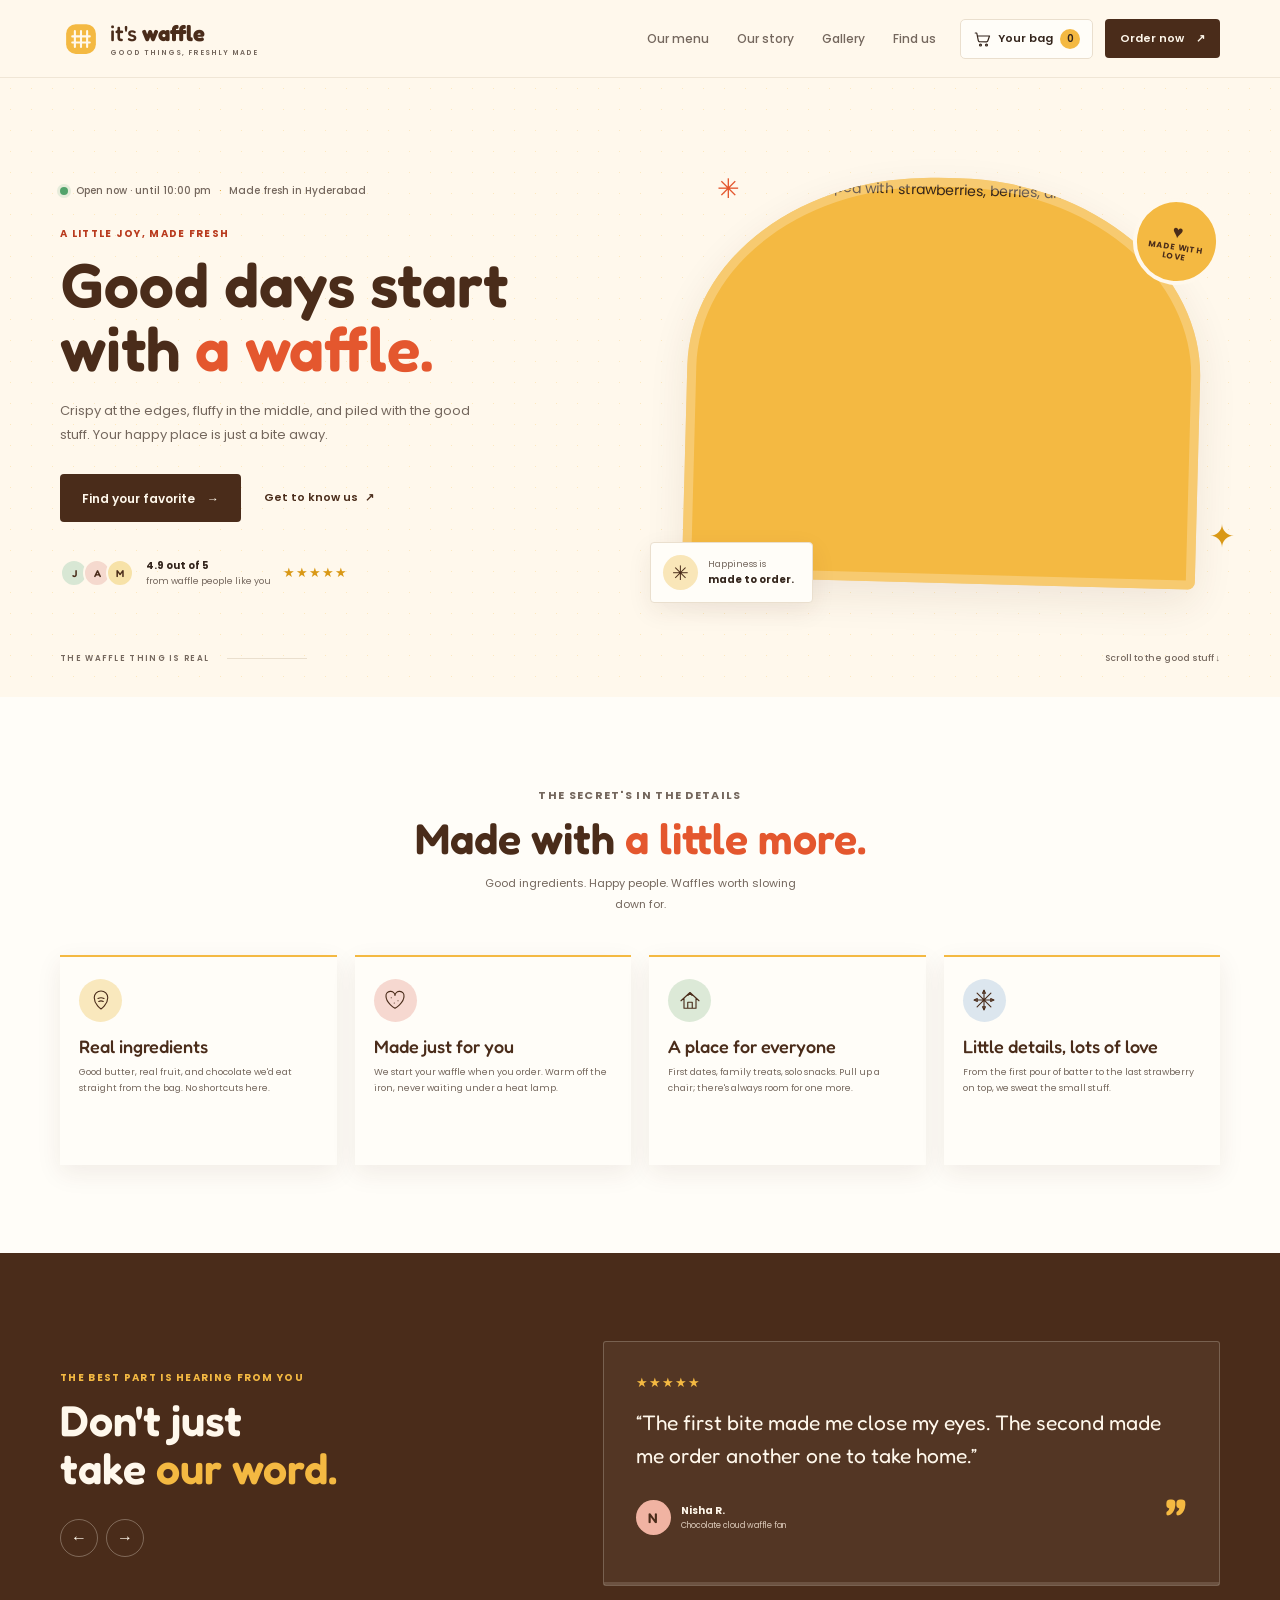
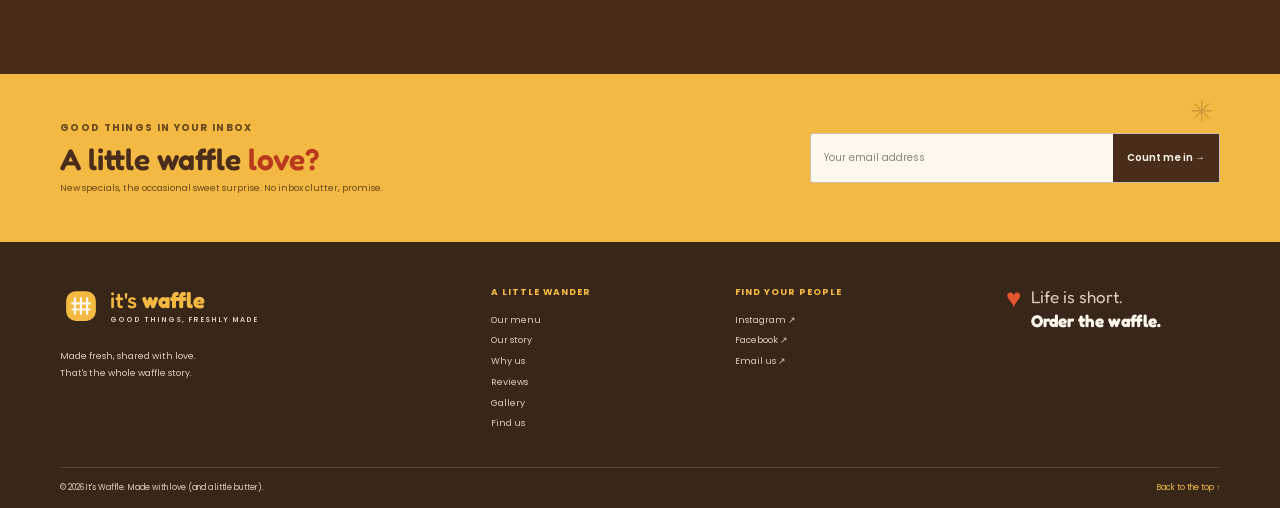
==== index.html @ 3ec936ba "Initial commit" ====
<!doctype html>
<html lang="en">
<head>
  <meta charset="utf-8">
  <meta name="viewport" content="width=device-width, initial-scale=1">
  <meta name="theme-color" content="#fff8ec">
  <meta name="description" content="Freshly made waffles, generous toppings, and little moments worth sharing. Find your new favorite at It's Waffle in Hyderabad.">
  <meta property="og:type" content="website">
  <meta property="og:title" content="It's Waffle | A little joy, made fresh">
  <meta property="og:description" content="Golden, crisp waffles made fresh in Hyderabad. Pick your favorite and order a little happiness.">
  <meta property="og:image" content="https://images.unsplash.com/photo-1562376552-0d160a2f238d?auto=format&fit=crop&w=1200&q=85">
  <meta property="og:locale" content="en_IN">
  <title>It's Waffle | Fresh waffles, happy days</title>
  <link rel="icon" type="image/svg+xml" href="data:image/svg+xml,%3Csvg xmlns='http://www.w3.org/2000/svg' viewBox='0 0 48 48'%3E%3Crect width='48' height='48' rx='14' fill='%23f4b942'/%3E%3Cpath d='M14 13h20a3 3 0 0 1 3 3v16a3 3 0 0 1-3 3H14a3 3 0 0 1-3-3V16a3 3 0 0 1 3-3Zm0 7h20M14 28h20M21 13v22m7-22v22' fill='none' stroke='%234a2c1a' stroke-width='2.5'/%3E%3C/svg%3E">
  <link rel="preconnect" href="https://fonts.googleapis.com">
  <link rel="preconnect" href="https://fonts.gstatic.com" crossorigin>
  <link href="https://fonts.googleapis.com/css2?family=Fredoka:wght@400;500;600;700&family=Poppins:wght@400;500;600;700&display=swap" rel="stylesheet">
  <link rel="stylesheet" href="style.css">
  <script src="script.js" defer></script>
</head>
<body>
  <a class="skip-link" href="#main">Skip to content</a>
  <header class="site-header" id="top">
    <div class="header-inner wrap">
      <a class="brand" href="index.html#home" aria-label="It's Waffle home">
        <svg class="brand-mark" viewBox="0 0 48 48" aria-hidden="true"><rect x="7" y="7" width="34" height="34" rx="11" fill="currentColor"/><path d="M17 15v18m7-18v18m7-18v18M14 21h20m-20 7h20" fill="none" stroke="#fff8ec" stroke-linecap="round" stroke-width="2.4"/></svg>
        <span>it's <b>waffle</b><small>GOOD THINGS, FRESHLY MADE</small></span>
      </a>
      <button class="icon-button menu-toggle" id="menu-toggle" type="button" aria-label="Open navigation menu" aria-expanded="false" aria-controls="primary-nav"><span></span><span></span><span></span></button>
      <nav class="primary-nav" id="primary-nav" aria-label="Main navigation">
        <a href="menu.html#menu">Our menu</a><a href="about.html#story">Our story</a><a href="gallery.html#gallery">Gallery</a><a href="contact.html#contact">Find us</a>
      </nav>
      <div class="header-actions">
        <button class="cart-trigger" id="cart-trigger" type="button" aria-label="Open cart, 0 items"><svg viewBox="0 0 24 24" aria-hidden="true"><path d="M3 4h2l2.1 10.1a2 2 0 0 0 2 1.6h8.8a2 2 0 0 0 1.9-1.4L22 8H6"/><circle cx="10" cy="20" r="1.3"/><circle cx="18" cy="20" r="1.3"/></svg><span class="cart-trigger-label">Your bag</span><span class="cart-count" id="cart-count">0</span></button>
        <a class="button button-small button-primary nav-order" href="menu.html#menu">Order now <span aria-hidden="true">↗</span></a>
      </div>
    </div>
  </header>

  <main id="main">
    <section class="hero section-pad" id="home" aria-labelledby="hero-title">
      <div class="hero-inner wrap">
        <div class="hero-copy reveal">
          <div class="hero-kicker"><span class="status-dot" aria-hidden="true"></span><span id="open-status" role="status">Checking today's hours…</span><span class="kicker-divider">·</span><span>Made fresh in <span data-shop-city>Hyderabad</span></span></div>
          <p class="eyebrow">A little joy, made fresh</p>
          <h1 id="hero-title">Good days start<br>with <span>a waffle.</span></h1>
          <p class="hero-intro">Crispy at the edges, fluffy in the middle, and piled with the good stuff. Your happy place is just a bite away.</p>
          <div class="hero-actions"><a class="button button-primary" href="menu.html#menu">Find your favorite <span aria-hidden="true">→</span></a><a class="text-link" href="about.html#story">Get to know us <span aria-hidden="true">↗</span></a></div>
          <div class="hero-note"><div class="avatar-stack" aria-hidden="true"><span>J</span><span>A</span><span>M</span></div><p><strong>4.9 out of 5</strong><br><span>from waffle people like you</span></p><span class="rating-stars" aria-label="5 out of 5 stars">★★★★★</span></div>
        </div>
        <div class="hero-visual reveal" data-reveal-delay="120">
          <div class="hero-photo-frame"><img src="https://images.unsplash.com/photo-1562376552-0d160a2f238d?auto=format&fit=crop&w=1100&q=85" alt="Golden waffle topped with strawberries, berries, and a dusting of sugar" fetchpriority="high"></div>
          <div class="hero-sticker" aria-label="Made with love"><span>♥</span><small>MADE WITH<br>LOVE</small></div>
          <div class="hero-caption"><span class="caption-icon" aria-hidden="true">✳</span><span>Happiness is<br><b>made to order.</b></span></div>
          <span class="hero-sparkle sparkle-one" aria-hidden="true">✳</span><span class="hero-sparkle sparkle-two" aria-hidden="true">✦</span>
        </div>
      </div>
      <div class="hero-bottom wrap"><span>THE WAFFLE THING IS REAL</span><span class="hero-bottom-line"></span><a href="menu.html#menu">Scroll to the good stuff <span aria-hidden="true">↓</span></a></div>
    </section>

    <section class="why-section section-pad" id="why" aria-labelledby="why-title">
      <div class="wrap">
        <div class="section-heading centered-heading reveal"><p class="eyebrow">The secret's in the details</p><h2 id="why-title">Made with <span>a little more.</span></h2><p>Good ingredients. Happy people. Waffles worth slowing down for.</p></div>
        <div class="features-grid">
          <article class="feature-card reveal"><span class="feature-icon feature-icon-yellow"><svg viewBox="0 0 32 32" aria-hidden="true"><path d="M16 4c-5 0-9 4-9 9 0 9 9 15 9 15s9-6 9-15c0-5-4-9-9-9Z"/><path d="M12 14c2-1 6-1 8 0m-7 4c2-1 4-1 6 0"/></svg></span><h3>Real ingredients</h3><p>Good butter, real fruit, and chocolate we'd eat straight from the bag. No shortcuts here.</p></article>
          <article class="feature-card reveal" data-reveal-delay="80"><span class="feature-icon feature-icon-pink"><svg viewBox="0 0 32 32" aria-hidden="true"><path d="M16 27S4 20 4 11a6 6 0 0 1 12-1 6 6 0 0 1 12 1c0 9-12 16-12 16Z"/><path d="M11 13h.01M20 17h.01M15 20h.01"/></svg></span><h3>Made just for you</h3><p>We start your waffle when you order. Warm off the iron, never waiting under a heat lamp.</p></article>
          <article class="feature-card reveal" data-reveal-delay="160"><span class="feature-icon feature-icon-green"><svg viewBox="0 0 32 32" aria-hidden="true"><path d="M4 17 16 6l12 11M8 14v13h16V14M13 27v-8h6v8"/><path d="m13 10 3-3 3 3"/></svg></span><h3>A place for everyone</h3><p>First dates, family treats, solo snacks. Pull up a chair; there's always room for one more.</p></article>
          <article class="feature-card reveal" data-reveal-delay="240"><span class="feature-icon feature-icon-blue"><svg viewBox="0 0 32 32" aria-hidden="true"><path d="M16 3v26M3 16h26M6.8 6.8l18.4 18.4m0-18.4L6.8 25.2"/><path d="m16 3 2 4h-4l2-4Zm13 13-4 2v-4l4 2ZM16 29l-2-4h4l-2 4ZM3 16l4-2v4l-4-2Z"/></svg></span><h3>Little details, lots of love</h3><p>From the first pour of batter to the last strawberry on top, we sweat the small stuff.</p></article>
        </div>
      </div>
    </section>

    <section class="reviews-section section-pad" id="reviews" aria-labelledby="reviews-title">
      <div class="reviews-inner wrap">
        <div class="reviews-heading reveal"><p class="eyebrow">The best part is hearing from you</p><h2 id="reviews-title">Don't just<br>take <span>our word.</span></h2><div class="review-controls"><button class="round-button" id="review-prev" type="button" aria-label="Previous review"><span aria-hidden="true">←</span></button><button class="round-button" id="review-next" type="button" aria-label="Next review"><span aria-hidden="true">→</span></button><span class="sr-only" id="review-announcement" aria-live="polite"></span></div></div>
        <div class="review-stage reveal" data-reveal-delay="120" aria-roledescription="carousel" aria-label="Customer reviews">
          <article class="review-slide is-active" aria-hidden="false"><div class="review-stars" aria-label="5 out of 5 stars">★★★★★</div><blockquote>“The first bite made me close my eyes. The second made me order another one to take home.”</blockquote><div class="review-byline"><span class="review-avatar avatar-coral">N</span><span><strong>Nisha R.</strong><small>Chocolate cloud waffle fan</small></span><span class="review-quote-mark" aria-hidden="true">”</span></div></article>
          <article class="review-slide" aria-hidden="true"><div class="review-stars" aria-label="5 out of 5 stars">★★★★★</div><blockquote>“Lovely people, warm waffles, and the best little afternoon treat. My kids already call this our place.”</blockquote><div class="review-byline"><span class="review-avatar avatar-green">K</span><span><strong>Karthik M.</strong><small>Sunday strawberry regular</small></span><span class="review-quote-mark" aria-hidden="true">”</span></div></article>
          <article class="review-slide" aria-hidden="true"><div class="review-stars" aria-label="5 out of 5 stars">★★★★★</div><blockquote>“I came in for a coffee. I left with a waffle, a happy mood, and a new favorite spot.”</blockquote><div class="review-byline"><span class="review-avatar avatar-yellow">P</span><span><strong>Priya S.</strong><small>Maple butter loyalist</small></span><span class="review-quote-mark" aria-hidden="true">”</span></div></article>
          <div class="review-progress" aria-hidden="true"><span id="review-progress"></span></div>
        </div>
      </div>
    </section>

    <section class="newsletter-section" aria-labelledby="newsletter-title"><div class="newsletter-inner wrap reveal"><div><p class="eyebrow">Good things in your inbox</p><h2 id="newsletter-title">A little waffle <span>love?</span></h2><p>New specials, the occasional sweet surprise. No inbox clutter, promise.</p></div><form class="newsletter-form" id="newsletter-form" novalidate><label class="sr-only" for="newsletter-email">Your email address</label><input id="newsletter-email" type="email" autocomplete="email" placeholder="Your email address" required aria-describedby="newsletter-feedback"><button type="submit" aria-label="Subscribe to the newsletter">Count me in <span aria-hidden="true">→</span></button><small id="newsletter-feedback" role="status" aria-live="polite"></small></form><span class="newsletter-doodle" aria-hidden="true">✳</span></div></section>
  </main>

  <footer class="site-footer"><div class="footer-main wrap"><div class="footer-brand"><a class="brand" href="index.html#home" aria-label="It's Waffle home"><svg class="brand-mark" viewBox="0 0 48 48" aria-hidden="true"><rect x="7" y="7" width="34" height="34" rx="11" fill="currentColor"/><path d="M17 15v18m7-18v18m7-18v18M14 21h20m-20 7h20" fill="none" stroke="#fff8ec" stroke-linecap="round" stroke-width="2.4"/></svg><span>it's <b>waffle</b><small>GOOD THINGS, FRESHLY MADE</small></span></a><p>Made fresh, shared with love.<br>That's the whole waffle story.</p></div><div class="footer-links"><span class="footer-label">A little wander</span><a href="menu.html#menu">Our menu</a><a href="about.html#story">Our story</a><a href="#why">Why us</a><a href="#reviews">Reviews</a><a href="gallery.html#gallery">Gallery</a><a href="contact.html#contact">Find us</a></div><div class="footer-links"><span class="footer-label">Find your people</span><a href="https://www.instagram.com/" target="_blank" rel="noreferrer">Instagram ↗</a><a href="https://www.facebook.com/" target="_blank" rel="noreferrer">Facebook ↗</a><a href="mailto:hello@itswaffle.example">Email us ↗</a></div><div class="footer-signoff"><span class="footer-heart" aria-hidden="true">♥</span><p>Life is short.<br><strong>Order the waffle.</strong></p></div></div><div class="footer-bottom wrap"><span>© <span id="current-year">2026</span> It's Waffle. Made with love (and a little butter).</span><a href="index.html#top">Back to the top ↑</a></div></footer>

  <div class="drawer-shell" id="drawer-shell" hidden>
    <button class="drawer-backdrop" id="drawer-backdrop" type="button" aria-label="Close cart"></button>
    <aside class="cart-drawer" id="cart-drawer" role="dialog" aria-modal="true" aria-labelledby="cart-title" tabindex="-1"><div class="cart-drawer-header"><div><p class="eyebrow">The good stuff</p><h2 id="cart-title">Your bag <span aria-hidden="true">♥</span></h2></div><button class="round-button cart-close" id="cart-close" type="button" aria-label="Close cart">×</button></div><div class="cart-items" id="cart-items" aria-live="polite"></div><div class="cart-empty" id="cart-empty"><span aria-hidden="true">♡</span><h3>Room for something lovely.</h3><p>Your next favorite is waiting in the menu.</p><button class="text-link cart-browse" id="cart-browse" type="button">Browse the menu <span aria-hidden="true">→</span></button></div><div class="cart-summary" id="cart-summary"><div class="cart-subtotal"><span>Subtotal</span><strong id="cart-subtotal">₹0</strong></div><p>Made fresh after you order. Tax included.</p><button class="button button-primary checkout-button" id="checkout-button" type="button">Let's make it official <span aria-hidden="true">→</span></button><small class="checkout-note">Checkout is a demo. Give us a call to place your order.</small></div></aside>
  </div>

  <dialog class="lightbox" id="lightbox" aria-label="Photo viewer"><form method="dialog"><button class="round-button lightbox-close" aria-label="Close photo viewer">×</button></form><button class="round-button lightbox-arrow lightbox-prev" id="lightbox-prev" type="button" aria-label="Previous photo">←</button><figure><img id="lightbox-image" src="" alt=""><figcaption id="lightbox-caption"></figcaption></figure><button class="round-button lightbox-arrow lightbox-next" id="lightbox-next" type="button" aria-label="Next photo">→</button></dialog>
  <button class="back-to-top" id="back-to-top" type="button" aria-label="Back to top"><svg viewBox="0 0 24 24" aria-hidden="true"><path d="m6 14 6-6 6 6M12 8v12"/></svg></button>
</body>
</html>
---- style.css ----
:root {
  color-scheme: light;
  --gold: #f4b942;
  --gold-deep: #d99816;
  --chocolate: #4a2c1a;
  --chocolate-soft: #74533c;
  --cream: #fff8ec;
  --paper: #fffdf8;
  --strawberry: #e4572e;
  --strawberry-dark: #b93b1e;
  --mint: #d8e7d4;
  --ink: #34251c;
  --muted: #74675d;
  --line: #eadfce;
  --surface: #fffdf8;
  --surface-warm: #f8efdf;
  --shadow-soft: 0 14px 40px rgb(74 44 26 / 9%);
  --shadow-card: 0 8px 24px rgb(74 44 26 / 8%);
  --font-display: 'Fredoka', 'Trebuchet MS', sans-serif;
  --font-body: 'Poppins', 'Trebuchet MS', sans-serif;
  --header-height: 78px;
  font-family: var(--font-body);
  color: var(--ink);
  background: var(--cream);
  scroll-behavior: smooth;
  scroll-padding-top: calc(var(--header-height) + 20px);
}

:root[data-theme='dark'] {
  color-scheme: dark;
  --cream: #211d19;
  --paper: #2b2520;
  --chocolate: #f4b942;
  --chocolate-soft: #e6c9a0;
  --ink: #fff3de;
  --muted: #c1b3a2;
  --line: #514437;
  --surface: #2b2520;
  --surface-warm: #352d26;
  --shadow-soft: 0 14px 40px rgb(0 0 0 / 24%);
  --shadow-card: 0 8px 24px rgb(0 0 0 / 20%);
}

*, *::before, *::after { box-sizing: border-box; }
html { min-width: 320px; }
body { margin: 0; min-width: 320px; background: var(--cream); color: var(--ink); font-size: 14px; line-height: 1.75; transition: background-color .25s, color .25s; }
body.drawer-open { overflow: hidden; }
img { display: block; max-width: 100%; }
button, input, textarea { font: inherit; }
button, a { -webkit-tap-highlight-color: transparent; }
button { color: inherit; }
a { color: inherit; text-decoration: none; }
button:focus-visible, a:focus-visible, input:focus-visible, textarea:focus-visible { outline: 3px solid var(--strawberry); outline-offset: 3px; }
::selection { background: var(--gold); color: #34251c; }
.sr-only { position: absolute; width: 1px; height: 1px; padding: 0; margin: -1px; overflow: hidden; clip: rect(0, 0, 0, 0); white-space: nowrap; border: 0; }
.skip-link { position: fixed; z-index: 1000; top: 8px; left: 8px; padding: 10px 16px; transform: translateY(-150%); border-radius: 5px; background: var(--chocolate); color: var(--cream); }
.skip-link:focus { transform: translateY(0); }
.wrap { width: min(1160px, calc(100% - 40px)); margin-inline: auto; }
.section-pad { padding-block: 88px; }

.site-header { position: sticky; z-index: 30; top: 0; height: var(--header-height); background: color-mix(in srgb, var(--cream) 94%, transparent); border-bottom: 1px solid color-mix(in srgb, var(--line) 72%, transparent); backdrop-filter: blur(14px); }
.header-inner, .primary-nav, .header-actions { display: flex; align-items: center; }
.header-inner { height: 100%; justify-content: space-between; gap: 24px; }
.brand { display: inline-flex; align-items: center; flex: 0 0 auto; gap: 8px; color: var(--chocolate); font: 500 22px/1 var(--font-display); letter-spacing: 0; }
.brand-mark { width: 42px; height: 42px; color: var(--gold); }
.brand b { font-weight: 700; }
.brand small { display: block; margin-top: 5px; color: var(--muted); font: 600 7px/1 var(--font-body); letter-spacing: 1px; }
.primary-nav { gap: 28px; margin-left: auto; }
.primary-nav a { position: relative; color: var(--muted); font-size: 12px; font-weight: 500; transition: color .2s; }
.primary-nav a::after { position: absolute; right: 0; bottom: -7px; left: 0; height: 2px; background: var(--strawberry); content: ''; transform: scaleX(0); transform-origin: left; transition: transform .2s; }
.primary-nav a:hover, .primary-nav a.is-current { color: var(--ink); }
.primary-nav a.is-current::after, .primary-nav a:hover::after { transform: scaleX(1); }
.header-actions { gap: 12px; }
.icon-button, .round-button { display: inline-grid; place-items: center; border: 1px solid var(--line); border-radius: 50%; background: var(--surface); cursor: pointer; transition: border-color .2s, background .2s, transform .2s; }
.icon-button:hover, .round-button:hover { border-color: var(--gold-deep); transform: translateY(-2px); }
.theme-toggle { width: 38px; height: 38px; }
.theme-toggle svg { width: 19px; height: 19px; fill: none; stroke: var(--chocolate); stroke-linecap: round; stroke-linejoin: round; stroke-width: 1.7; }
:root[data-theme='dark'] .icon-sun { fill: var(--gold); stroke: var(--gold); }
.cart-trigger { display: inline-flex; align-items: center; gap: 7px; min-height: 40px; padding: 0 12px; border: 1px solid var(--line); border-radius: 5px; background: var(--surface); cursor: pointer; font-size: 11px; font-weight: 600; transition: border-color .2s, transform .2s; }
.cart-trigger:hover { border-color: var(--gold-deep); transform: translateY(-1px); }
.cart-trigger svg { width: 18px; height: 18px; fill: none; stroke: currentColor; stroke-linecap: round; stroke-linejoin: round; stroke-width: 1.6; }
.cart-count { display: grid; min-width: 20px; height: 20px; place-items: center; border-radius: 50%; background: var(--gold); color: #34251c; font-size: 10px; }
.button { display: inline-flex; align-items: center; justify-content: center; gap: 12px; min-height: 48px; padding: 0 22px; border: 0; border-radius: 4px; cursor: pointer; font-size: 12px; font-weight: 600; transition: background .2s, color .2s, transform .2s, box-shadow .2s; }
.button:hover { transform: translateY(-2px); box-shadow: 0 8px 18px rgb(74 44 26 / 12%); }
.button-primary { background: var(--chocolate); color: #fff8ec; }
.button-primary:hover { background: var(--strawberry-dark); }
.button-small { min-height: 39px; padding-inline: 15px; font-size: 11px; }
.menu-toggle { display: none; }

.hero { position: relative; overflow: hidden; padding-top: 65px; padding-bottom: 20px; background-color: var(--cream); background-image: radial-gradient(color-mix(in srgb, var(--gold) 26%, transparent) .7px, transparent .7px); background-size: 21px 21px; }
.hero-inner { display: grid; grid-template-columns: 1fr .94fr; align-items: center; gap: 60px; min-height: 480px; }
.hero-copy { position: relative; z-index: 1; padding-block: 24px; }
.hero-kicker { display: inline-flex; align-items: center; gap: 8px; margin-bottom: 26px; color: var(--muted); font-size: 10px; font-weight: 500; }
.status-dot { display: inline-block; width: 8px; height: 8px; flex: 0 0 auto; border-radius: 50%; background: #52a36b; box-shadow: 0 0 0 3px rgb(82 163 107 / 14%); }
.status-dot.is-closed { background: var(--strawberry); box-shadow: 0 0 0 3px rgb(228 87 46 / 14%); }
.kicker-divider { color: var(--gold-deep); }
.eyebrow { margin: 0 0 10px; color: var(--strawberry-dark); font-size: 10px; font-weight: 700; letter-spacing: 1.3px; text-transform: uppercase; }
:root[data-theme='dark'] .eyebrow { color: #ff9a70; }
h1, h2, h3, p { margin-top: 0; }
h1, h2, .contact-form h3 { color: var(--chocolate); font-family: var(--font-display); font-weight: 600; letter-spacing: 0; }
.hero h1 { max-width: 580px; margin-bottom: 17px; font-size: 62px; line-height: 1.04; }
.hero h1 span, .section-heading h2 span, .story-copy h2 span, .reviews-heading h2 span { color: var(--strawberry); }
.hero-intro { max-width: 440px; margin-bottom: 26px; color: var(--muted); font-size: 13px; line-height: 1.9; }
.hero-actions { display: flex; align-items: center; gap: 23px; }
.text-link { display: inline-flex; align-items: center; gap: 7px; color: var(--chocolate); font-size: 11px; font-weight: 600; transition: color .2s, gap .2s; }
.text-link:hover { gap: 11px; color: var(--strawberry-dark); }
.hero-note { display: flex; align-items: center; gap: 12px; margin-top: 36px; }
.avatar-stack { display: flex; padding-left: 5px; }
.avatar-stack span { display: grid; width: 28px; height: 28px; margin-left: -5px; place-items: center; border: 2px solid var(--cream); border-radius: 50%; background: var(--mint); color: var(--chocolate); font: 600 10px var(--font-display); }
.avatar-stack span:nth-child(2) { background: #f5d9ce; }
.avatar-stack span:nth-child(3) { background: #f7e2a8; }
.hero-note p { margin: 0; color: var(--muted); font-size: 9px; line-height: 1.6; }
.hero-note p strong { color: var(--ink); font-size: 10px; }
.rating-stars, .review-stars { color: var(--gold-deep); font-size: 13px; letter-spacing: 1px; }
.hero-visual { position: relative; min-width: 0; padding: 15px 20px 20px 0; }
.hero-photo-frame { position: relative; width: 100%; height: 405px; overflow: hidden; border-radius: 48% 48% 7px 7px; background: var(--gold); box-shadow: var(--shadow-soft); transform: rotate(1.5deg); }
.hero-photo-frame::after { position: absolute; inset: 0; border: 9px solid rgb(255 248 236 / 27%); border-radius: inherit; content: ''; pointer-events: none; }
.hero-photo-frame img { width: 100%; height: 100%; object-fit: cover; object-position: center 52%; }
.hero-sticker { position: absolute; top: 35px; right: 0; display: grid; width: 87px; height: 87px; align-content: center; justify-items: center; border: 4px solid var(--cream); border-radius: 50%; background: var(--gold); color: var(--chocolate); text-align: center; transform: rotate(9deg); }
.hero-sticker span { font-size: 18px; line-height: 1.2; }
.hero-sticker small { font-size: 8px; font-weight: 700; line-height: 1.2; letter-spacing: .4px; }
.hero-caption { position: absolute; bottom: 0; left: -37px; display: flex; align-items: center; gap: 10px; padding: 12px 18px 12px 12px; border: 1px solid var(--line); border-radius: 4px; background: var(--surface); box-shadow: var(--shadow-card); color: var(--muted); font-size: 9px; line-height: 1.5; }
.hero-caption b { color: var(--ink); font-size: 10px; }
.caption-icon { display: grid; width: 35px; height: 35px; place-items: center; border-radius: 50%; background: #f9e6b8; color: var(--chocolate); font-size: 20px; }
.hero-sparkle { position: absolute; color: var(--strawberry); }
.sparkle-one { top: 2px; left: 30px; font-size: 27px; }
.sparkle-two { right: -15px; bottom: 40px; color: var(--gold-deep); font-size: 31px; }
.hero-bottom { display: flex; align-items: center; gap: 18px; padding-block: 28px 10px; color: var(--muted); font-size: 8px; font-weight: 600; letter-spacing: 1.3px; }
.hero-bottom-line { width: 80px; height: 1px; background: var(--line); }
.hero-bottom a { margin-left: auto; font-size: 9px; font-weight: 500; letter-spacing: 0; }

.menu-section { background: var(--paper); }
.section-heading { display: flex; align-items: end; justify-content: space-between; gap: 30px; }
.section-heading h1, .section-heading h2, .story-copy h1, .story-copy h2, .reviews-heading h1, .reviews-heading h2 { margin-bottom: 0; font-size: 43px; line-height: 1.12; }
.section-heading > p { max-width: 340px; margin-bottom: 4px; color: var(--muted); font-size: 11px; line-height: 1.9; }
.menu-tools { display: flex; align-items: center; justify-content: space-between; gap: 18px; margin-top: 35px; padding-bottom: 16px; border-bottom: 1px solid var(--line); }
.category-tabs { display: flex; flex-wrap: wrap; gap: 7px; }
.category-tab { min-height: 34px; padding: 0 13px; border: 1px solid var(--line); border-radius: 3px; background: transparent; color: var(--muted); cursor: pointer; font-size: 9px; font-weight: 500; transition: background .2s, color .2s, border-color .2s; }
.category-tab:hover { border-color: var(--gold-deep); color: var(--ink); }
.category-tab.is-active { border-color: var(--chocolate); background: var(--chocolate); color: #fff8ec; }
.search-field { display: flex; width: 220px; min-width: 180px; align-items: center; gap: 8px; padding: 0 9px; border: 1px solid var(--line); border-radius: 3px; background: var(--surface); }
.search-field svg { width: 16px; height: 16px; flex: 0 0 auto; fill: none; stroke: var(--muted); stroke-linecap: round; stroke-width: 1.8; }
.search-field input { width: 100%; min-width: 0; height: 36px; border: 0; outline: 0; background: transparent; color: var(--ink); font-size: 9px; }
.search-field kbd { padding: 1px 4px; border: 1px solid var(--line); border-radius: 2px; color: var(--muted); font: 9px var(--font-body); }
.menu-result-count { min-height: 18px; margin: 14px 0 10px; color: var(--muted); font-size: 9px; }
.menu-grid { display: grid; grid-template-columns: repeat(4, minmax(0, 1fr)); gap: 18px; }
.menu-card { overflow: hidden; border: 1px solid var(--line); border-radius: 4px; background: var(--surface); transition: box-shadow .25s, transform .25s; }
.menu-card:hover { box-shadow: var(--shadow-card); transform: translateY(-4px); }
.menu-card-image { position: relative; height: 175px; overflow: hidden; background: var(--surface-warm); }
.menu-card-image img { width: 100%; height: 100%; object-fit: cover; transition: transform .5s; }
.menu-card:hover .menu-card-image img { transform: scale(1.04); }
.menu-card-tag { position: absolute; top: 10px; left: 10px; padding: 4px 8px; border-radius: 2px; background: var(--cream); color: var(--chocolate); font-size: 8px; font-weight: 600; }
.menu-card-body { padding: 13px 13px 14px; }
.menu-card-title-row { display: flex; align-items: start; justify-content: space-between; gap: 8px; }
.menu-card h3 { margin: 0; color: var(--chocolate); font: 500 17px/1.2 var(--font-display); }
.menu-card-price { flex: 0 0 auto; color: var(--strawberry-dark); font-size: 11px; font-weight: 700; }
.menu-card-description { min-height: 40px; margin: 7px 0 11px; color: var(--muted); font-size: 9px; line-height: 1.7; }
.menu-card-add { display: flex; width: 100%; min-height: 34px; align-items: center; justify-content: center; gap: 7px; border: 1px solid var(--line); border-radius: 3px; background: transparent; color: var(--chocolate); cursor: pointer; font-size: 9px; font-weight: 600; transition: color .2s, background .2s, border-color .2s; }
.menu-card-add:hover { border-color: var(--chocolate); background: var(--chocolate); color: #fff8ec; }
.menu-card-add span { font-size: 14px; line-height: 1; }
.menu-empty { grid-column: 1 / -1; padding: 50px 20px; color: var(--muted); text-align: center; }
.menu-empty strong { display: block; margin-bottom: 5px; color: var(--chocolate); font: 500 20px var(--font-display); }
.menu-footnote { margin: 24px 0 0; color: var(--muted); font-size: 9px; text-align: center; }

.story-section { overflow: hidden; background-color: var(--surface-warm); background-image: radial-gradient(color-mix(in srgb, var(--gold) 20%, transparent) .7px, transparent .7px); background-size: 19px 19px; }
.story-inner { display: grid; grid-template-columns: .92fr 1fr; align-items: center; gap: 95px; }
.story-visual { position: relative; padding: 0 24px 20px 0; }
.story-visual > img { width: 100%; height: 405px; border-radius: 4px; object-fit: cover; box-shadow: var(--shadow-soft); }
.story-photo-tag { position: absolute; right: 0; bottom: 0; display: grid; width: 118px; height: 118px; align-content: center; justify-items: center; border: 6px solid var(--surface-warm); border-radius: 50%; background: var(--gold); color: var(--chocolate); transform: rotate(7deg); }
.story-photo-tag span { font-size: 8px; line-height: 1.5; }
.story-photo-tag strong { font: 600 28px/1.2 var(--font-display); }
.story-doodle { position: absolute; top: 18px; right: 4px; color: var(--strawberry); font-size: 33px; }
.story-copy h2 { margin-bottom: 18px; }
.story-copy > p:not(.eyebrow) { max-width: 480px; margin-bottom: 13px; color: var(--muted); font-size: 11px; line-height: 1.95; }
.story-link { margin-top: 7px; }
.stats-row { display: grid; grid-template-columns: repeat(3, 1fr); gap: 10px; margin-top: 29px; padding-top: 19px; border-top: 1px solid var(--line); }
.stat strong { display: block; color: var(--chocolate); font: 600 27px/1.2 var(--font-display); }
.stat strong::after { content: '+'; color: var(--strawberry); }
.stat span { color: var(--muted); font-size: 8px; }

.why-section { background: var(--paper); }
.centered-heading { flex-direction: column; align-items: center; gap: 0; text-align: center; }
.centered-heading .eyebrow { margin-bottom: 8px; }
.centered-heading > p:last-child { margin-top: 11px; margin-bottom: 0; }
.features-grid { display: grid; grid-template-columns: repeat(4, 1fr); gap: 18px; margin-top: 40px; }
.feature-card { min-height: 210px; padding: 22px 19px 20px; border-top: 2px solid var(--gold); background: var(--surface); box-shadow: var(--shadow-card); transition: transform .2s, box-shadow .2s; }
.feature-card:hover { box-shadow: var(--shadow-soft); transform: translateY(-4px); }
.feature-icon { display: grid; width: 43px; height: 43px; place-items: center; margin-bottom: 14px; border-radius: 50%; }
.feature-icon svg { width: 24px; height: 24px; fill: none; stroke: var(--chocolate); stroke-linecap: round; stroke-linejoin: round; stroke-width: 1.5; }
.feature-icon-yellow { background: #f9e8bd; }
.feature-icon-pink { background: #f6d8d0; }
.feature-icon-green { background: #dce9d7; }
.feature-icon-blue { background: #dce6ee; }
.feature-card h2, .feature-card h3 { margin-bottom: 7px; color: var(--chocolate); font: 500 18px/1.2 var(--font-display); }
.feature-card p { margin: 0; color: var(--muted); font-size: 9px; line-height: 1.8; }

.reviews-section { overflow: hidden; background: var(--chocolate); color: #fff8ec; }
.reviews-inner { display: grid; grid-template-columns: .75fr 1fr; align-items: center; gap: 80px; }
.reviews-heading .eyebrow { color: var(--gold); }
.reviews-heading h2 { color: #fff8ec; }
.reviews-heading h2 span { color: var(--gold); }
.review-controls { display: flex; gap: 8px; margin-top: 27px; }
.round-button { width: 38px; height: 38px; border-color: var(--line); font-size: 16px; }
.reviews-section .round-button { border-color: rgb(255 248 236 / 30%); background: transparent; color: #fff8ec; }
.reviews-section .round-button:hover { border-color: var(--gold); color: var(--gold); }
.review-stage { position: relative; min-height: 245px; padding: 30px 32px 34px; border: 1px solid rgb(255 248 236 / 22%); border-radius: 3px; background: rgb(255 248 236 / 5%); }
.review-slide { display: none; animation: review-in .35s ease both; }
.review-slide.is-active { display: block; }
@keyframes review-in { from { opacity: 0; transform: translateY(7px); } to { opacity: 1; transform: translateY(0); } }
.review-stars { color: var(--gold); }
.review-slide blockquote { max-width: 550px; margin: 13px 0 23px; color: #fff8ec; font: 400 21px/1.55 var(--font-display); }
.review-byline { display: flex; align-items: center; gap: 10px; }
.review-avatar { display: grid; width: 35px; height: 35px; place-items: center; border-radius: 50%; color: var(--chocolate); font: 600 14px var(--font-display); }
.avatar-coral { background: #f0b3a2; }
.avatar-green { background: #c6d9b9; }
.avatar-yellow { background: #f4d98c; }
.review-byline strong, .review-byline small { display: block; }
.review-byline strong { font-size: 10px; }
.review-byline small { color: #ddcbbb; font-size: 8px; }
.review-quote-mark { margin-left: auto; color: var(--gold); font: 600 55px/.8 var(--font-display); }
.review-progress { position: absolute; right: 0; bottom: 0; left: 0; height: 3px; background: rgb(255 248 236 / 15%); }
.review-progress span { display: block; width: 0; height: 100%; background: var(--gold); }
.review-progress span.is-running { animation: progress 6s linear; }
@keyframes progress { to { width: 100%; } }

.gallery-section { background: var(--cream); }
.gallery-heading { margin-bottom: 30px; }
.gallery-heading .text-link { margin-bottom: 6px; }
.gallery-grid { display: grid; grid-template-columns: 1.15fr .9fr .9fr 1.15fr; grid-template-rows: 185px 185px; gap: 12px; }
.gallery-item { position: relative; overflow: hidden; padding: 0; border: 0; border-radius: 3px; background: var(--surface-warm); cursor: zoom-in; }
.gallery-item img { width: 100%; height: 100%; object-fit: cover; transition: transform .4s; }
.gallery-item:hover img { transform: scale(1.06); }
.gallery-item-tall { grid-row: span 2; }
.gallery-item-wide { grid-column: span 2; }
.gallery-hover { position: absolute; right: 10px; bottom: 10px; display: grid; width: 31px; height: 31px; place-items: center; border-radius: 50%; background: var(--cream); color: var(--chocolate); opacity: 0; transform: translateY(4px); transition: opacity .2s, transform .2s; }
.gallery-item:hover .gallery-hover, .gallery-item:focus-visible .gallery-hover { opacity: 1; transform: translateY(0); }
.lightbox { position: fixed; width: min(900px, calc(100% - 32px)); max-width: 900px; max-height: calc(100% - 32px); padding: 42px 60px 25px; overflow: visible; border: 1px solid var(--line); border-radius: 4px; background: var(--surface); color: var(--ink); }
.lightbox::backdrop { background: rgb(24 17 12 / 84%); backdrop-filter: blur(3px); }
.lightbox form { position: absolute; top: 9px; right: 9px; }
.lightbox-close { width: 34px; height: 34px; font-size: 20px; }
.lightbox figure { margin: 0; }
.lightbox figure img { width: 100%; max-height: 72vh; object-fit: contain; }
.lightbox figcaption { padding-top: 12px; color: var(--muted); font-size: 10px; text-align: center; }
.lightbox-arrow { position: absolute; top: 50%; z-index: 1; width: 38px; height: 38px; background: var(--surface); transform: translateY(-50%); }
.lightbox-arrow:hover { transform: translateY(-50%) scale(1.05); }
.lightbox-prev { left: 10px; }
.lightbox-next { right: 10px; }

.contact-section { background: var(--surface-warm); }
.contact-heading { margin-bottom: 34px; }
.contact-layout { display: grid; grid-template-columns: 1fr .85fr; align-items: start; gap: 65px; }
.contact-details { display: grid; grid-template-columns: 1fr; gap: 20px; }
.contact-block { display: flex; flex-direction: column; align-items: flex-start; gap: 5px; }
.contact-label, .footer-label { margin-bottom: 3px; color: var(--strawberry-dark); font-size: 9px; font-weight: 700; letter-spacing: 1px; text-transform: uppercase; }
.contact-block address, .contact-block p, .contact-block > a:not(.text-link) { margin: 0; color: var(--chocolate); font-size: 11px; font-style: normal; line-height: 1.9; }
.contact-block > a:not(.text-link):hover { color: var(--strawberry-dark); }
.contact-block .text-link { margin-top: 5px; }
.contact-two-col { display: grid; grid-template-columns: 1fr 1fr; gap: 20px; padding-block: 17px; border-top: 1px solid var(--line); border-bottom: 1px solid var(--line); }
.live-hours { display: inline-flex; align-items: center; gap: 8px; margin-top: 5px; color: var(--muted); font-size: 9px; }
.map-frame { position: relative; height: 195px; overflow: hidden; border: 1px solid var(--line); border-radius: 3px; background: #e9e2d6; }
.map-frame iframe { width: 100%; height: 100%; border: 0; filter: saturate(.75); }
.map-label { position: absolute; bottom: 9px; left: 9px; padding: 6px 10px; border-radius: 2px; background: var(--surface); box-shadow: var(--shadow-card); color: var(--chocolate); font-size: 9px; font-weight: 600; pointer-events: none; }
.map-label span { margin-right: 3px; color: var(--strawberry); font-size: 13px; }
.contact-form { padding: 27px; border: 1px solid var(--line); border-radius: 3px; background: var(--surface); box-shadow: var(--shadow-card); }
.contact-form .eyebrow { margin-bottom: 5px; }
.contact-form h2, .contact-form h3 { margin-bottom: 5px; font-size: 27px; line-height: 1.2; }
.form-intro { margin-bottom: 20px; color: var(--muted); font-size: 9px; line-height: 1.8; }
.form-field { margin-bottom: 12px; }
.form-field label { display: block; margin-bottom: 5px; color: var(--chocolate); font-size: 9px; font-weight: 600; }
.form-field input, .form-field textarea { display: block; width: 100%; padding: 10px 11px; border: 1px solid var(--line); border-radius: 2px; background: var(--cream); color: var(--ink); font-size: 10px; resize: vertical; }
.form-field input { height: 40px; }
.form-field input::placeholder, .form-field textarea::placeholder, .newsletter-form input::placeholder { color: var(--muted); opacity: .8; }
.form-field [aria-invalid='true'] { border-color: var(--strawberry); }
.field-error { display: block; min-height: 0; color: var(--strawberry-dark); font-size: 8px; }
.field-error:not(:empty) { min-height: 14px; padding-top: 2px; }
.form-submit { width: 100%; margin-top: 3px; }
.form-feedback { min-height: 0; margin: 0; color: #287044; font-size: 9px; }
.form-feedback:not(:empty) { margin-top: 10px; }
:root[data-theme='dark'] .form-feedback { color: #9dd5a9; }

.newsletter-section { overflow: hidden; background: var(--gold); color: var(--chocolate); }
.newsletter-inner { position: relative; display: flex; align-items: center; justify-content: space-between; gap: 40px; padding-block: 45px; }
.newsletter-inner .eyebrow { margin-bottom: 5px; color: #68481b; }
.newsletter-inner h2 { margin-bottom: 4px; color: var(--chocolate); font: 600 30px/1.2 var(--font-display); }
.newsletter-inner h2 span { color: var(--strawberry-dark); }
.newsletter-inner > div > p:last-child { margin: 0; color: #68481b; font-size: 9px; }
.newsletter-form { position: relative; display: flex; width: min(410px, 48%); flex: 0 0 auto; border: 1px solid rgb(74 44 26 / 28%); border-radius: 3px; background: var(--cream); }
.newsletter-form input { width: 100%; min-width: 0; height: 48px; padding-inline: 13px; border: 0; outline: 0; background: transparent; color: var(--ink); font-size: 10px; }
.newsletter-form button { flex: 0 0 auto; padding-inline: 14px; border: 0; background: var(--chocolate); color: #fff8ec; cursor: pointer; font-size: 10px; font-weight: 600; }
.newsletter-form button:hover { background: var(--strawberry-dark); }
.newsletter-form small { position: absolute; top: calc(100% + 4px); left: 3px; color: var(--chocolate); font-size: 8px; }
.newsletter-doodle { position: absolute; top: 13px; right: 7px; color: rgb(74 44 26 / 22%); font-size: 28px; }

.site-footer { background: #382719; color: #fff8ec; }
.footer-main { display: grid; grid-template-columns: 1.5fr .8fr .9fr .8fr; gap: 30px; padding-block: 43px 35px; }
.footer-brand .brand { color: var(--gold); }
.footer-brand .brand small { color: #dfcdb8; }
.footer-brand > p { margin: 14px 0 0; color: #dfcdb8; font-size: 9px; line-height: 1.8; }
.footer-links { display: flex; flex-direction: column; align-items: flex-start; gap: 5px; }
.footer-label { margin-bottom: 7px; color: var(--gold); }
.footer-links a { color: #dfcdb8; font-size: 9px; transition: color .2s; }
.footer-links a:hover { color: var(--gold); }
.footer-signoff { display: flex; align-items: flex-start; gap: 10px; }
.footer-heart { color: var(--strawberry); font-size: 26px; line-height: 1; }
.footer-signoff p { color: #dfcdb8; font: 400 17px/1.4 var(--font-display); }
.footer-signoff strong { color: #fff8ec; }
.footer-bottom { display: flex; justify-content: space-between; gap: 15px; padding-block: 13px; border-top: 1px solid rgb(255 248 236 / 15%); color: #dfcdb8; font-size: 8px; }
.footer-bottom a { color: var(--gold); }

.drawer-shell[hidden] { display: none; }
.drawer-shell { position: fixed; z-index: 100; inset: 0; }
.drawer-backdrop { position: absolute; inset: 0; width: 100%; height: 100%; border: 0; background: rgb(31 22 15 / 55%); cursor: default; animation: fade-in .2s ease both; }
.cart-drawer { position: absolute; top: 0; right: 0; display: flex; width: min(440px, 100%); height: 100%; flex-direction: column; padding: 26px; background: var(--surface); box-shadow: -12px 0 35px rgb(0 0 0 / 13%); animation: drawer-in .28s ease both; }
@keyframes fade-in { from { opacity: 0; } to { opacity: 1; } }
@keyframes drawer-in { from { transform: translateX(30px); opacity: .6; } to { transform: translateX(0); opacity: 1; } }
.cart-drawer-header { display: flex; align-items: center; justify-content: space-between; padding-bottom: 17px; border-bottom: 1px solid var(--line); }
.cart-drawer-header .eyebrow { margin-bottom: 0; }
.cart-drawer-header h2 { margin: 0; font-size: 29px; }
.cart-drawer-header h2 span { color: var(--strawberry); font-size: 17px; }
.cart-close { width: 36px; height: 36px; font-size: 21px; }
.cart-items { flex: 1; overflow-y: auto; }
.cart-line { display: grid; grid-template-columns: 67px 1fr auto; align-items: center; gap: 12px; padding-block: 14px; border-bottom: 1px solid var(--line); }
.cart-line img { width: 67px; height: 67px; border-radius: 3px; object-fit: cover; }
.cart-line h3 { margin: 0 0 3px; color: var(--chocolate); font: 500 16px/1.2 var(--font-display); }
.cart-line-price { color: var(--muted); font-size: 9px; }
.quantity-controls { display: inline-flex; align-items: center; gap: 9px; margin-top: 6px; }
.quantity-controls button { display: grid; width: 23px; height: 23px; place-items: center; border: 1px solid var(--line); border-radius: 2px; background: transparent; color: var(--chocolate); cursor: pointer; font-size: 13px; line-height: 1; }
.quantity-controls button:hover { background: var(--gold); }
.quantity-controls span { min-width: 12px; color: var(--ink); font-size: 10px; text-align: center; }
.cart-line-end { display: flex; flex-direction: column; align-items: flex-end; gap: 9px; }
.cart-line-total { color: var(--chocolate); font-size: 10px; font-weight: 600; white-space: nowrap; }
.cart-remove { padding: 2px; border: 0; background: none; color: var(--muted); cursor: pointer; font-size: 8px; text-decoration: underline; }
.cart-remove:hover { color: var(--strawberry-dark); }
.cart-empty { display: none; flex: 1; flex-direction: column; align-items: center; justify-content: center; text-align: center; }
.cart-empty.is-visible { display: flex; }
.cart-empty > span { color: var(--strawberry); font-size: 45px; }
.cart-empty h3 { margin: 8px 0 3px; color: var(--chocolate); font: 500 22px var(--font-display); }
.cart-empty p { color: var(--muted); font-size: 10px; }
.cart-browse { padding: 0; border: 0; background: transparent; cursor: pointer; }
.cart-summary { padding-top: 16px; border-top: 1px solid var(--line); }
.cart-summary.is-empty { display: none; }
.cart-subtotal { display: flex; justify-content: space-between; color: var(--ink); font-size: 12px; }
.cart-summary > p { margin: 4px 0 14px; color: var(--muted); font-size: 8px; }
.checkout-button { width: 100%; }
.checkout-note { display: block; margin-top: 8px; color: var(--muted); font-size: 8px; text-align: center; }

.back-to-top { position: fixed; z-index: 25; right: 22px; bottom: 22px; display: grid; width: 42px; height: 42px; place-items: center; border: 0; border-radius: 50%; background: var(--chocolate); color: #fff8ec; box-shadow: var(--shadow-card); cursor: pointer; opacity: 0; pointer-events: none; transform: translateY(10px); transition: opacity .2s, transform .2s; }
.back-to-top.is-visible { opacity: 1; pointer-events: auto; transform: translateY(0); }
.back-to-top svg { width: 19px; height: 19px; fill: none; stroke: currentColor; stroke-linecap: round; stroke-linejoin: round; stroke-width: 1.8; }
.reveal { opacity: 0; transform: translateY(18px); transition: opacity .65s ease, transform .65s cubic-bezier(.2, .7, .25, 1); }
.reveal.is-revealed { opacity: 1; transform: translateY(0); }
.reveal[data-reveal-delay='80'] { transition-delay: 80ms; }
.reveal[data-reveal-delay='100'] { transition-delay: 100ms; }
.reveal[data-reveal-delay='120'] { transition-delay: 120ms; }
.reveal[data-reveal-delay='160'] { transition-delay: 160ms; }
.reveal[data-reveal-delay='240'] { transition-delay: 240ms; }

@media (min-width: 1440px) {
  .wrap { width: min(1200px, calc(100% - 80px)); }
  .hero-inner { min-height: 520px; }
  .hero-photo-frame { height: 445px; }
  .menu-card-image { height: 195px; }
}
@media (min-width: 761px) and (max-width: 950px) {
  .menu-toggle { display: flex; width: 35px; height: 35px; flex-direction: column; align-items: center; justify-content: center; gap: 4px; padding: 0; }
  .menu-toggle span { width: 15px; height: 1.5px; border-radius: 2px; background: var(--chocolate); transition: transform .2s; }
  .menu-toggle[aria-expanded='true'] span:first-child { transform: translateY(5.5px) rotate(45deg); }
  .menu-toggle[aria-expanded='true'] span:nth-child(2) { opacity: 0; }
  .menu-toggle[aria-expanded='true'] span:last-child { transform: translateY(-5.5px) rotate(-45deg); }
  .primary-nav { position: absolute; top: calc(var(--header-height) - 1px); right: 20px; display: none; width: min(280px, calc(100vw - 40px)); flex-direction: column; align-items: stretch; gap: 0; margin: 0; padding: 8px 16px 14px; border: 1px solid var(--line); background: var(--cream); box-shadow: var(--shadow-card); }
  .primary-nav.is-open { display: flex; }
  .primary-nav a { padding: 11px 4px; border-bottom: 1px solid var(--line); }
  .primary-nav a:last-child { border-bottom: 0; }
  .primary-nav a::after { display: none; }
}
@media (max-width: 1050px) {
  .primary-nav { gap: 16px; }
  .header-inner { gap: 15px; }
  .hero-inner { gap: 38px; }
  .menu-grid { grid-template-columns: repeat(3, minmax(0, 1fr)); }
  .story-inner { gap: 55px; }
  .features-grid { grid-template-columns: repeat(2, 1fr); }
  .reviews-inner { gap: 45px; }
  .contact-layout { gap: 35px; }
}
@media (max-width: 760px) {
  :root { --header-height: 68px; }
  .wrap { width: min(100% - 32px, 560px); }
  .section-pad { padding-block: 65px; }
  .header-inner { gap: 10px; }
  .brand { font-size: 19px; }
  .brand-mark { width: 37px; height: 37px; }
  .header-actions { gap: 7px; }
  .theme-toggle { width: 34px; height: 34px; }
  .cart-trigger { gap: 5px; min-height: 35px; padding-inline: 8px; }
  .cart-trigger-label { display: none; }
  .nav-order { display: none; }
  .menu-toggle { display: flex; width: 35px; height: 35px; flex-direction: column; align-items: center; justify-content: center; gap: 4px; padding: 0; }
  .menu-toggle span { width: 15px; height: 1.5px; border-radius: 2px; background: var(--chocolate); transition: transform .2s; }
  .menu-toggle[aria-expanded='true'] span:first-child { transform: translateY(5.5px) rotate(45deg); }
  .menu-toggle[aria-expanded='true'] span:nth-child(2) { opacity: 0; }
  .menu-toggle[aria-expanded='true'] span:last-child { transform: translateY(-5.5px) rotate(-45deg); }
  .primary-nav { position: absolute; top: calc(var(--header-height) - 1px); right: 0; left: 0; display: none; flex-direction: column; align-items: stretch; gap: 0; padding: 8px 20px 14px; border-bottom: 1px solid var(--line); background: var(--cream); box-shadow: var(--shadow-card); }
  .primary-nav.is-open { display: flex; }
  .primary-nav a { padding: 11px 4px; border-bottom: 1px solid var(--line); font-size: 12px; }
  .primary-nav a:last-child { border-bottom: 0; }
  .primary-nav a::after { display: none; }
  .hero { padding-top: 40px; }
  .hero-inner { grid-template-columns: 1fr; gap: 15px; }
  .hero-copy { padding-block: 10px 0; }
  .hero-kicker { margin-bottom: 20px; font-size: 9px; }
  .hero h1 { font-size: 52px; }
  .hero-intro { max-width: 450px; font-size: 12px; }
  .hero-note { margin-top: 24px; }
  .hero-visual { width: min(100% - 25px, 440px); margin: 0 auto; padding: 10px 15px 20px 0; }
  .hero-photo-frame { height: 260px; }
  .hero-caption { left: -10px; }
  .hero-sticker { right: -2px; width: 75px; height: 75px; }
  .hero-bottom { gap: 9px; padding-block: 18px 0; font-size: 7px; }
  .hero-bottom-line { width: 30px; }
  .hero-bottom a { font-size: 8px; }
  .section-heading h1, .section-heading h2, .story-copy h1, .story-copy h2, .reviews-heading h1, .reviews-heading h2 { font-size: 37px; }
  .section-heading { align-items: flex-start; }
  .menu-heading { flex-direction: column; gap: 10px; }
  .menu-heading .hero-kicker { margin-bottom: 12px; }
  .section-heading > p { max-width: 420px; }
  .menu-tools { align-items: stretch; flex-direction: column-reverse; gap: 12px; margin-top: 23px; }
  .category-tabs { flex-wrap: nowrap; overflow-x: auto; padding-bottom: 4px; scrollbar-width: thin; }
  .category-tab { flex: 0 0 auto; }
  .search-field { width: 100%; }
  .menu-grid { grid-template-columns: repeat(2, minmax(0, 1fr)); gap: 11px; }
  .menu-card-image { height: 145px; }
  .menu-card-body { padding: 11px 10px 12px; }
  .menu-card h3 { font-size: 16px; }
  .menu-card-description { min-height: 52px; font-size: 8px; }
  .story-inner { grid-template-columns: 1fr; gap: 35px; }
  .story-visual { width: min(100% - 20px, 450px); margin-inline: auto; }
  .story-visual > img { height: 330px; }
  .story-copy > p:not(.eyebrow) { font-size: 10px; }
  .stats-row { margin-top: 22px; }
  .stat strong { font-size: 24px; }
  .features-grid { gap: 12px; margin-top: 28px; }
  .feature-card { min-height: 190px; padding: 16px 13px; }
  .feature-card h2, .feature-card h3 { font-size: 16px; }
  .feature-card p { font-size: 8px; }
  .reviews-inner { grid-template-columns: 1fr; gap: 25px; }
  .reviews-heading h2 br { display: none; }
  .review-controls { margin-top: 15px; }
  .review-stage { min-height: 225px; padding: 22px 19px 29px; }
  .review-slide blockquote { font-size: 19px; }
  .gallery-heading { align-items: end; }
  .gallery-grid { grid-template-columns: 1fr 1fr; grid-template-rows: 155px 145px 145px; gap: 9px; }
  .gallery-item-tall { grid-row: span 2; }
  .gallery-item-wide { grid-column: span 1; }
  .gallery-item:last-child { grid-column: span 2; }
  .gallery-hover { opacity: 1; transform: none; }
  .contact-heading { flex-direction: column; gap: 10px; }
  .contact-layout { grid-template-columns: 1fr; gap: 28px; }
  .contact-details { gap: 17px; }
  .map-frame { height: 180px; }
  .contact-form { padding: 21px; }
  .newsletter-inner { align-items: flex-start; flex-direction: column; gap: 18px; padding-block: 35px; }
  .newsletter-form { width: 100%; }
  .newsletter-doodle { top: 18px; right: 18px; }
  .footer-main { grid-template-columns: 1fr 1fr; gap: 25px 16px; padding-block: 35px 25px; }
  .footer-signoff { align-self: start; }
  .footer-bottom { align-items: flex-start; flex-direction: column; gap: 5px; }
  .back-to-top { right: 13px; bottom: 13px; width: 38px; height: 38px; }
}
@media (max-width: 390px) {
  .wrap { width: calc(100% - 26px); }
  .hero h1 { font-size: 39px; }
  .hero-kicker { flex-wrap: wrap; gap: 6px; font-size: 8px; }
  .hero-photo-frame { height: 230px; }
  .hero-note { display: none; }
  .button { padding-inline: 15px; font-size: 10px; }
  .hero-actions { gap: 14px; }
  .hero-actions .text-link { font-size: 9px; }
  .menu-grid { gap: 8px; }
  .menu-card-image { height: 125px; }
  .menu-card h3 { font-size: 15px; }
  .menu-card-price { font-size: 10px; }
  .menu-card-description { min-height: 57px; font-size: 7.5px; }
  .features-grid { grid-template-columns: 1fr 1fr; }
  .feature-card { min-height: 200px; }
  .lightbox { padding: 42px 43px 20px; }
}
@media (prefers-reduced-motion: reduce) {
  *, *::before, *::after { scroll-behavior: auto !important; animation-duration: .01ms !important; animation-iteration-count: 1 !important; transition-duration: .01ms !important; }
  .reveal { opacity: 1; transform: none; }
}
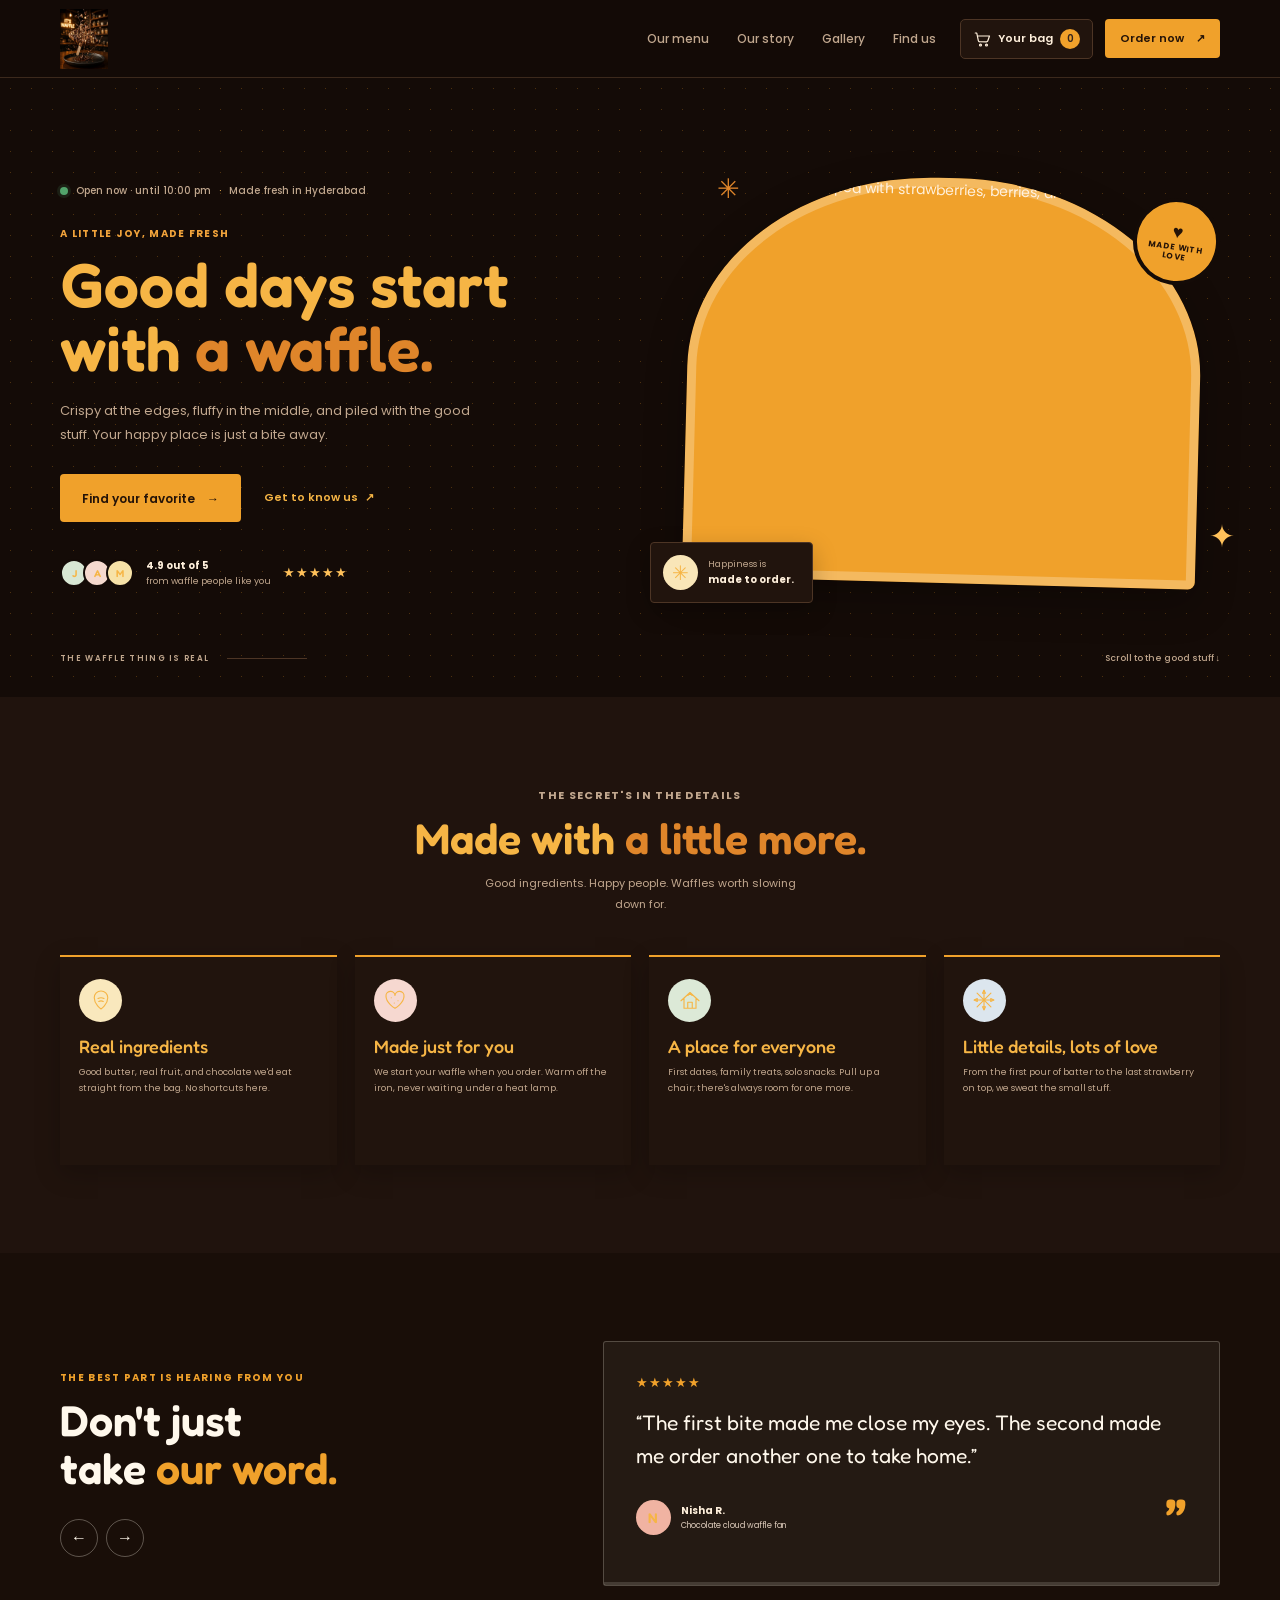
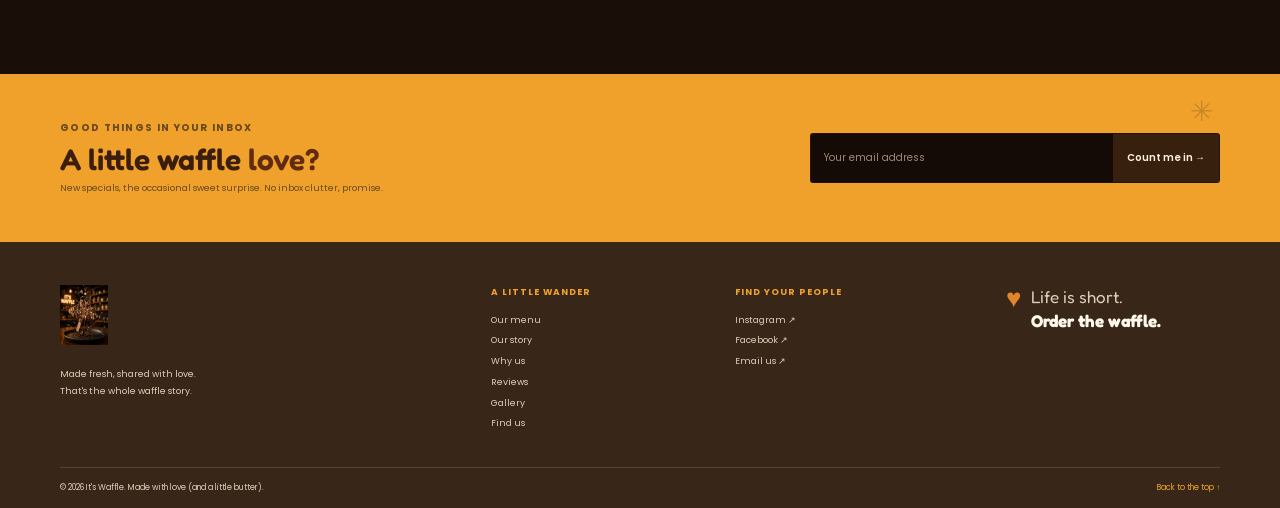
==== commit 45eaa7a9: "uichanges" ====
--- a/index.html
+++ b/index.html
@@ -8,7 +8,7 @@
   <meta property="og:type" content="website">
   <meta property="og:title" content="It's Waffle | A little joy, made fresh">
   <meta property="og:description" content="Golden, crisp waffles made fresh in Hyderabad. Pick your favorite and order a little happiness.">
-  <meta property="og:image" content="https://images.unsplash.com/photo-1562376552-0d160a2f238d?auto=format&fit=crop&w=1200&q=85">
+  <meta property="og:image" content="assets/waffle-hero.jpg">
   <meta property="og:locale" content="en_IN">
   <title>It's Waffle | Fresh waffles, happy days</title>
   <link rel="icon" type="image/svg+xml" href="data:image/svg+xml,%3Csvg xmlns='http://www.w3.org/2000/svg' viewBox='0 0 48 48'%3E%3Crect width='48' height='48' rx='14' fill='%23f4b942'/%3E%3Cpath d='M14 13h20a3 3 0 0 1 3 3v16a3 3 0 0 1-3 3H14a3 3 0 0 1-3-3V16a3 3 0 0 1 3-3Zm0 7h20M14 28h20M21 13v22m7-22v22' fill='none' stroke='%234a2c1a' stroke-width='2.5'/%3E%3C/svg%3E">
@@ -49,7 +49,7 @@
           <div class="hero-note"><div class="avatar-stack" aria-hidden="true"><span>J</span><span>A</span><span>M</span></div><p><strong>4.9 out of 5</strong><br><span>from waffle people like you</span></p><span class="rating-stars" aria-label="5 out of 5 stars">★★★★★</span></div>
         </div>
         <div class="hero-visual reveal" data-reveal-delay="120">
-          <div class="hero-photo-frame"><img src="https://images.unsplash.com/photo-1562376552-0d160a2f238d?auto=format&fit=crop&w=1100&q=85" alt="Golden waffle topped with strawberries, berries, and a dusting of sugar" fetchpriority="high"></div>
+          <div class="hero-photo-frame"><img src="assets/waffle-hero.jpg" alt="Chocolate-covered waffle with chocolate pieces and the It's Waffle sign" fetchpriority="high"></div>
           <div class="hero-sticker" aria-label="Made with love"><span>♥</span><small>MADE WITH<br>LOVE</small></div>
           <div class="hero-caption"><span class="caption-icon" aria-hidden="true">✳</span><span>Happiness is<br><b>made to order.</b></span></div>
           <span class="hero-sparkle sparkle-one" aria-hidden="true">✳</span><span class="hero-sparkle sparkle-two" aria-hidden="true">✦</span>
@@ -61,24 +61,14 @@
     <section class="why-section section-pad" id="why" aria-labelledby="why-title">
       <div class="wrap">
         <div class="section-heading centered-heading reveal"><p class="eyebrow">The secret's in the details</p><h2 id="why-title">Made with <span>a little more.</span></h2><p>Good ingredients. Happy people. Waffles worth slowing down for.</p></div>
-        <div class="features-grid">
-          <article class="feature-card reveal"><span class="feature-icon feature-icon-yellow"><svg viewBox="0 0 32 32" aria-hidden="true"><path d="M16 4c-5 0-9 4-9 9 0 9 9 15 9 15s9-6 9-15c0-5-4-9-9-9Z"/><path d="M12 14c2-1 6-1 8 0m-7 4c2-1 4-1 6 0"/></svg></span><h3>Real ingredients</h3><p>Good butter, real fruit, and chocolate we'd eat straight from the bag. No shortcuts here.</p></article>
-          <article class="feature-card reveal" data-reveal-delay="80"><span class="feature-icon feature-icon-pink"><svg viewBox="0 0 32 32" aria-hidden="true"><path d="M16 27S4 20 4 11a6 6 0 0 1 12-1 6 6 0 0 1 12 1c0 9-12 16-12 16Z"/><path d="M11 13h.01M20 17h.01M15 20h.01"/></svg></span><h3>Made just for you</h3><p>We start your waffle when you order. Warm off the iron, never waiting under a heat lamp.</p></article>
-          <article class="feature-card reveal" data-reveal-delay="160"><span class="feature-icon feature-icon-green"><svg viewBox="0 0 32 32" aria-hidden="true"><path d="M4 17 16 6l12 11M8 14v13h16V14M13 27v-8h6v8"/><path d="m13 10 3-3 3 3"/></svg></span><h3>A place for everyone</h3><p>First dates, family treats, solo snacks. Pull up a chair; there's always room for one more.</p></article>
-          <article class="feature-card reveal" data-reveal-delay="240"><span class="feature-icon feature-icon-blue"><svg viewBox="0 0 32 32" aria-hidden="true"><path d="M16 3v26M3 16h26M6.8 6.8l18.4 18.4m0-18.4L6.8 25.2"/><path d="m16 3 2 4h-4l2-4Zm13 13-4 2v-4l4 2ZM16 29l-2-4h4l-2 4ZM3 16l4-2v4l-4-2Z"/></svg></span><h3>Little details, lots of love</h3><p>From the first pour of batter to the last strawberry on top, we sweat the small stuff.</p></article>
-        </div>
+        <div class="features-grid"></div>
       </div>
     </section>
 
     <section class="reviews-section section-pad" id="reviews" aria-labelledby="reviews-title">
       <div class="reviews-inner wrap">
         <div class="reviews-heading reveal"><p class="eyebrow">The best part is hearing from you</p><h2 id="reviews-title">Don't just<br>take <span>our word.</span></h2><div class="review-controls"><button class="round-button" id="review-prev" type="button" aria-label="Previous review"><span aria-hidden="true">←</span></button><button class="round-button" id="review-next" type="button" aria-label="Next review"><span aria-hidden="true">→</span></button><span class="sr-only" id="review-announcement" aria-live="polite"></span></div></div>
-        <div class="review-stage reveal" data-reveal-delay="120" aria-roledescription="carousel" aria-label="Customer reviews">
-          <article class="review-slide is-active" aria-hidden="false"><div class="review-stars" aria-label="5 out of 5 stars">★★★★★</div><blockquote>“The first bite made me close my eyes. The second made me order another one to take home.”</blockquote><div class="review-byline"><span class="review-avatar avatar-coral">N</span><span><strong>Nisha R.</strong><small>Chocolate cloud waffle fan</small></span><span class="review-quote-mark" aria-hidden="true">”</span></div></article>
-          <article class="review-slide" aria-hidden="true"><div class="review-stars" aria-label="5 out of 5 stars">★★★★★</div><blockquote>“Lovely people, warm waffles, and the best little afternoon treat. My kids already call this our place.”</blockquote><div class="review-byline"><span class="review-avatar avatar-green">K</span><span><strong>Karthik M.</strong><small>Sunday strawberry regular</small></span><span class="review-quote-mark" aria-hidden="true">”</span></div></article>
-          <article class="review-slide" aria-hidden="true"><div class="review-stars" aria-label="5 out of 5 stars">★★★★★</div><blockquote>“I came in for a coffee. I left with a waffle, a happy mood, and a new favorite spot.”</blockquote><div class="review-byline"><span class="review-avatar avatar-yellow">P</span><span><strong>Priya S.</strong><small>Maple butter loyalist</small></span><span class="review-quote-mark" aria-hidden="true">”</span></div></article>
-          <div class="review-progress" aria-hidden="true"><span id="review-progress"></span></div>
-        </div>
+        <div class="review-stage reveal" data-reveal-delay="120" aria-roledescription="carousel" aria-label="Customer reviews"></div>
       </div>
     </section>
 
--- a/style.css
+++ b/style.css
@@ -1,21 +1,21 @@
 :root {
-  color-scheme: light;
-  --gold: #f4b942;
-  --gold-deep: #d99816;
-  --chocolate: #4a2c1a;
-  --chocolate-soft: #74533c;
-  --cream: #fff8ec;
-  --paper: #fffdf8;
-  --strawberry: #e4572e;
-  --strawberry-dark: #b93b1e;
+  color-scheme: dark;
+  --gold: #f0a12b;
+  --gold-deep: #ffc15a;
+  --chocolate: #f6b545;
+  --chocolate-soft: #e2a865;
+  --cream: #140b07;
+  --paper: #20130d;
+  --strawberry: #df852a;
+  --strawberry-dark: #f1a33b;
   --mint: #d8e7d4;
-  --ink: #34251c;
-  --muted: #74675d;
-  --line: #eadfce;
-  --surface: #fffdf8;
-  --surface-warm: #f8efdf;
-  --shadow-soft: 0 14px 40px rgb(74 44 26 / 9%);
-  --shadow-card: 0 8px 24px rgb(74 44 26 / 8%);
+  --ink: #fff0dc;
+  --muted: #c1a78e;
+  --line: #4d3525;
+  --surface: #21140d;
+  --surface-warm: #2b1b10;
+  --shadow-soft: 0 14px 40px rgb(0 0 0 / 28%);
+  --shadow-card: 0 8px 24px rgb(0 0 0 / 22%);
   --font-display: 'Fredoka', 'Trebuchet MS', sans-serif;
   --font-body: 'Poppins', 'Trebuchet MS', sans-serif;
   --header-height: 78px;
@@ -61,10 +61,12 @@
 .site-header { position: sticky; z-index: 30; top: 0; height: var(--header-height); background: color-mix(in srgb, var(--cream) 94%, transparent); border-bottom: 1px solid color-mix(in srgb, var(--line) 72%, transparent); backdrop-filter: blur(14px); }
 .header-inner, .primary-nav, .header-actions { display: flex; align-items: center; }
 .header-inner { height: 100%; justify-content: space-between; gap: 24px; }
-.brand { display: inline-flex; align-items: center; flex: 0 0 auto; gap: 8px; color: var(--chocolate); font: 500 22px/1 var(--font-display); letter-spacing: 0; }
-.brand-mark { width: 42px; height: 42px; color: var(--gold); }
+.brand { display: inline-flex; align-items: center; flex: 0 0 auto; gap: 10px; color: var(--chocolate); font: 600 25px/1 var(--font-display); letter-spacing: 0; white-space: nowrap; animation: none; transform: none; }
+.brand-mark { width: 52px; height: 52px; flex: 0 0 auto; color: var(--gold); }
 .brand b { font-weight: 700; }
-.brand small { display: block; margin-top: 5px; color: var(--muted); font: 600 7px/1 var(--font-body); letter-spacing: 1px; }
+.brand small { display: block; margin-top: 5px; color: var(--muted); font: 600 8px/1 var(--font-body); letter-spacing: 1px; }
+.brand-logo-img { display: block; width: 205px; height: 60px; object-fit: contain; object-position: left center; }
+.brand.has-image-logo > .brand-mark, .brand.has-image-logo > span { display: none; }
 .primary-nav { gap: 28px; margin-left: auto; }
 .primary-nav a { position: relative; color: var(--muted); font-size: 12px; font-weight: 500; transition: color .2s; }
 .primary-nav a::after { position: absolute; right: 0; bottom: -7px; left: 0; height: 2px; background: var(--strawberry); content: ''; transform: scaleX(0); transform-origin: left; transition: transform .2s; }
@@ -82,7 +84,7 @@
 .cart-count { display: grid; min-width: 20px; height: 20px; place-items: center; border-radius: 50%; background: var(--gold); color: #34251c; font-size: 10px; }
 .button { display: inline-flex; align-items: center; justify-content: center; gap: 12px; min-height: 48px; padding: 0 22px; border: 0; border-radius: 4px; cursor: pointer; font-size: 12px; font-weight: 600; transition: background .2s, color .2s, transform .2s, box-shadow .2s; }
 .button:hover { transform: translateY(-2px); box-shadow: 0 8px 18px rgb(74 44 26 / 12%); }
-.button-primary { background: var(--chocolate); color: #fff8ec; }
+.button-primary { background: var(--gold); color: #241308; }
 .button-primary:hover { background: var(--strawberry-dark); }
 .button-small { min-height: 39px; padding-inline: 15px; font-size: 11px; }
 .menu-toggle { display: none; }
@@ -115,8 +117,8 @@
 .hero-visual { position: relative; min-width: 0; padding: 15px 20px 20px 0; }
 .hero-photo-frame { position: relative; width: 100%; height: 405px; overflow: hidden; border-radius: 48% 48% 7px 7px; background: var(--gold); box-shadow: var(--shadow-soft); transform: rotate(1.5deg); }
 .hero-photo-frame::after { position: absolute; inset: 0; border: 9px solid rgb(255 248 236 / 27%); border-radius: inherit; content: ''; pointer-events: none; }
-.hero-photo-frame img { width: 100%; height: 100%; object-fit: cover; object-position: center 52%; }
-.hero-sticker { position: absolute; top: 35px; right: 0; display: grid; width: 87px; height: 87px; align-content: center; justify-items: center; border: 4px solid var(--cream); border-radius: 50%; background: var(--gold); color: var(--chocolate); text-align: center; transform: rotate(9deg); }
+.hero-photo-frame img { width: 100%; height: 100%; object-fit: cover; object-position: center 30%; }
+.hero-sticker { position: absolute; top: 35px; right: 0; display: grid; width: 87px; height: 87px; align-content: center; justify-items: center; border: 4px solid var(--cream); border-radius: 50%; background: var(--gold); color: #241308; text-align: center; transform: rotate(9deg); }
 .hero-sticker span { font-size: 18px; line-height: 1.2; }
 .hero-sticker small { font-size: 8px; font-weight: 700; line-height: 1.2; letter-spacing: .4px; }
 .hero-caption { position: absolute; bottom: 0; left: -37px; display: flex; align-items: center; gap: 10px; padding: 12px 18px 12px 12px; border: 1px solid var(--line); border-radius: 4px; background: var(--surface); box-shadow: var(--shadow-card); color: var(--muted); font-size: 9px; line-height: 1.5; }
@@ -137,7 +139,7 @@
 .category-tabs { display: flex; flex-wrap: wrap; gap: 7px; }
 .category-tab { min-height: 34px; padding: 0 13px; border: 1px solid var(--line); border-radius: 3px; background: transparent; color: var(--muted); cursor: pointer; font-size: 9px; font-weight: 500; transition: background .2s, color .2s, border-color .2s; }
 .category-tab:hover { border-color: var(--gold-deep); color: var(--ink); }
-.category-tab.is-active { border-color: var(--chocolate); background: var(--chocolate); color: #fff8ec; }
+.category-tab.is-active { border-color: var(--gold); background: var(--gold); color: #241308; }
 .search-field { display: flex; width: 220px; min-width: 180px; align-items: center; gap: 8px; padding: 0 9px; border: 1px solid var(--line); border-radius: 3px; background: var(--surface); }
 .search-field svg { width: 16px; height: 16px; flex: 0 0 auto; fill: none; stroke: var(--muted); stroke-linecap: round; stroke-width: 1.8; }
 .search-field input { width: 100%; min-width: 0; height: 36px; border: 0; outline: 0; background: transparent; color: var(--ink); font-size: 9px; }
@@ -166,7 +168,7 @@
 .story-inner { display: grid; grid-template-columns: .92fr 1fr; align-items: center; gap: 95px; }
 .story-visual { position: relative; padding: 0 24px 20px 0; }
 .story-visual > img { width: 100%; height: 405px; border-radius: 4px; object-fit: cover; box-shadow: var(--shadow-soft); }
-.story-photo-tag { position: absolute; right: 0; bottom: 0; display: grid; width: 118px; height: 118px; align-content: center; justify-items: center; border: 6px solid var(--surface-warm); border-radius: 50%; background: var(--gold); color: var(--chocolate); transform: rotate(7deg); }
+.story-photo-tag { position: absolute; right: 0; bottom: 0; display: grid; width: 118px; height: 118px; align-content: center; justify-items: center; border: 6px solid var(--surface-warm); border-radius: 50%; background: var(--gold); color: #241308; transform: rotate(7deg); }
 .story-photo-tag span { font-size: 8px; line-height: 1.5; }
 .story-photo-tag strong { font: 600 28px/1.2 var(--font-display); }
 .story-doodle { position: absolute; top: 18px; right: 4px; color: var(--strawberry); font-size: 33px; }
@@ -194,7 +196,7 @@
 .feature-card h2, .feature-card h3 { margin-bottom: 7px; color: var(--chocolate); font: 500 18px/1.2 var(--font-display); }
 .feature-card p { margin: 0; color: var(--muted); font-size: 9px; line-height: 1.8; }
 
-.reviews-section { overflow: hidden; background: var(--chocolate); color: #fff8ec; }
+.reviews-section { overflow: hidden; background: #190e08; color: #fff0dc; }
 .reviews-inner { display: grid; grid-template-columns: .75fr 1fr; align-items: center; gap: 80px; }
 .reviews-heading .eyebrow { color: var(--gold); }
 .reviews-heading h2 { color: #fff8ec; }
@@ -261,6 +263,7 @@
 .map-frame iframe { width: 100%; height: 100%; border: 0; filter: saturate(.75); }
 .map-label { position: absolute; bottom: 9px; left: 9px; padding: 6px 10px; border-radius: 2px; background: var(--surface); box-shadow: var(--shadow-card); color: var(--chocolate); font-size: 9px; font-weight: 600; pointer-events: none; }
 .map-label span { margin-right: 3px; color: var(--strawberry); font-size: 13px; }
+.map-label [data-shop-area] { margin-left: 3px; color: inherit; font-size: inherit; }
 .contact-form { padding: 27px; border: 1px solid var(--line); border-radius: 3px; background: var(--surface); box-shadow: var(--shadow-card); }
 .contact-form .eyebrow { margin-bottom: 5px; }
 .contact-form h2, .contact-form h3 { margin-bottom: 5px; font-size: 27px; line-height: 1.2; }
@@ -278,15 +281,15 @@
 .form-feedback:not(:empty) { margin-top: 10px; }
 :root[data-theme='dark'] .form-feedback { color: #9dd5a9; }
 
-.newsletter-section { overflow: hidden; background: var(--gold); color: var(--chocolate); }
+.newsletter-section { overflow: hidden; background: var(--gold); color: #241308; }
 .newsletter-inner { position: relative; display: flex; align-items: center; justify-content: space-between; gap: 40px; padding-block: 45px; }
 .newsletter-inner .eyebrow { margin-bottom: 5px; color: #68481b; }
-.newsletter-inner h2 { margin-bottom: 4px; color: var(--chocolate); font: 600 30px/1.2 var(--font-display); }
-.newsletter-inner h2 span { color: var(--strawberry-dark); }
+.newsletter-inner h2 { margin-bottom: 4px; color: #3b1d0c; font: 600 30px/1.2 var(--font-display); }
+.newsletter-inner h2 span { color: #612b10; }
 .newsletter-inner > div > p:last-child { margin: 0; color: #68481b; font-size: 9px; }
 .newsletter-form { position: relative; display: flex; width: min(410px, 48%); flex: 0 0 auto; border: 1px solid rgb(74 44 26 / 28%); border-radius: 3px; background: var(--cream); }
 .newsletter-form input { width: 100%; min-width: 0; height: 48px; padding-inline: 13px; border: 0; outline: 0; background: transparent; color: var(--ink); font-size: 10px; }
-.newsletter-form button { flex: 0 0 auto; padding-inline: 14px; border: 0; background: var(--chocolate); color: #fff8ec; cursor: pointer; font-size: 10px; font-weight: 600; }
+.newsletter-form button { flex: 0 0 auto; padding-inline: 14px; border: 0; background: #38200f; color: #fff0dc; cursor: pointer; font-size: 10px; font-weight: 600; }
 .newsletter-form button:hover { background: var(--strawberry-dark); }
 .newsletter-form small { position: absolute; top: calc(100% + 4px); left: 3px; color: var(--chocolate); font-size: 8px; }
 .newsletter-doodle { position: absolute; top: 13px; right: 7px; color: rgb(74 44 26 / 22%); font-size: 28px; }
@@ -388,8 +391,10 @@
   .wrap { width: min(100% - 32px, 560px); }
   .section-pad { padding-block: 65px; }
   .header-inner { gap: 10px; }
-  .brand { font-size: 19px; }
-  .brand-mark { width: 37px; height: 37px; }
+  .brand { gap: 8px; font-size: 20px; }
+  .brand-mark { width: 43px; height: 43px; }
+  .brand small { font-size: 7px; }
+  .brand-logo-img { width: 170px; height: 50px; }
   .header-actions { gap: 7px; }
   .theme-toggle { width: 34px; height: 34px; }
   .cart-trigger { gap: 5px; min-height: 35px; padding-inline: 8px; }
@@ -469,6 +474,9 @@
 }
 @media (max-width: 390px) {
   .wrap { width: calc(100% - 26px); }
+  .brand { font-size: 18px; }
+  .brand-mark { width: 39px; height: 39px; }
+  .brand-logo-img { width: 150px; height: 44px; }
   .hero h1 { font-size: 39px; }
   .hero-kicker { flex-wrap: wrap; gap: 6px; font-size: 8px; }
   .hero-photo-frame { height: 230px; }
@@ -489,3 +497,95 @@
   *, *::before, *::after { scroll-behavior: auto !important; animation-duration: .01ms !important; animation-iteration-count: 1 !important; transition-duration: .01ms !important; }
   .reveal { opacity: 1; transform: none; }
 }
+
+.admin-topbar { position: sticky; z-index: 20; top: 0; border-bottom: 1px solid var(--line); background: var(--cream); }
+.admin-topbar-inner { display: flex; min-height: 70px; align-items: center; justify-content: space-between; gap: 20px; }
+.admin-page { padding-block: 38px 70px; }
+.admin-heading { display: flex; align-items: flex-end; justify-content: space-between; gap: 24px; }
+.admin-heading h1 { margin: 0; color: var(--chocolate); font: 600 38px/1.1 var(--font-display); }
+.admin-intro { margin: 8px 0 0; color: var(--muted); font-size: 11px; }
+.admin-reset, .admin-delete { min-height: 38px; padding: 0 13px; border: 1px solid var(--line); border-radius: 3px; background: var(--surface); color: var(--muted); cursor: pointer; font-size: 10px; font-weight: 600; }
+.admin-reset:hover { border-color: var(--strawberry); color: var(--strawberry-dark); }
+.admin-storage-note { margin: 20px 0 0; padding: 10px 13px; border-left: 3px solid var(--gold); background: var(--surface-warm); color: var(--muted); font-size: 9px; }
+.admin-tabs { display: flex; gap: 4px; margin-top: 25px; overflow-x: auto; border-bottom: 1px solid var(--line); }
+.admin-tab { flex: 0 0 auto; min-height: 42px; padding: 0 14px; border: 0; border-bottom: 2px solid transparent; background: transparent; color: var(--muted); cursor: pointer; font-size: 10px; font-weight: 600; }
+.admin-tab:hover, .admin-tab.is-active { color: var(--chocolate); }
+.admin-tab.is-active { border-bottom-color: var(--strawberry); }
+.admin-feedback { min-height: 23px; margin: 10px 0 0; color: #287044; font-size: 9px; }
+:root[data-theme='dark'] .admin-feedback { color: #9dd5a9; }
+.admin-workspace { display: grid; grid-template-columns: minmax(260px, .85fr) minmax(360px, 1.35fr); align-items: start; gap: 18px; }
+.admin-records, .admin-editor { min-width: 0; border: 1px solid var(--line); border-radius: 3px; background: var(--surface); box-shadow: var(--shadow-card); }
+.admin-records { padding: 17px; }
+.admin-records-heading { display: flex; align-items: center; justify-content: space-between; gap: 12px; margin-bottom: 12px; }
+.admin-records-heading .eyebrow, .admin-editor-heading .eyebrow { margin-bottom: 3px; }
+.admin-records-heading h2, .admin-editor-heading h2 { margin: 0; color: var(--chocolate); font: 500 22px/1.2 var(--font-display); }
+.admin-add { min-height: 36px; padding-inline: 12px; font-size: 10px; }
+.admin-add span { font-size: 15px; }
+.admin-record-list { display: grid; gap: 6px; max-height: 560px; overflow-y: auto; }
+.admin-record { display: grid; gap: 3px; width: 100%; padding: 10px 11px; border: 1px solid var(--line); border-radius: 2px; background: transparent; color: var(--ink); cursor: pointer; text-align: left; }
+.admin-record:hover, .admin-record.is-selected { border-color: var(--gold-deep); background: var(--surface-warm); }
+.admin-record strong { overflow: hidden; color: var(--chocolate); font-size: 10px; text-overflow: ellipsis; white-space: nowrap; }
+.admin-record span { display: -webkit-box; overflow: hidden; color: var(--muted); font-size: 8px; line-height: 1.5; -webkit-box-orient: vertical; -webkit-line-clamp: 2; }
+.admin-empty { color: var(--muted); font-size: 10px; }
+.admin-editor { padding: 20px; }
+.admin-editor-heading { margin-bottom: 17px; }
+.admin-fields { display: grid; grid-template-columns: repeat(2, minmax(0, 1fr)); gap: 12px; }
+.admin-field { display: flex; min-width: 0; flex-direction: column; gap: 5px; color: var(--chocolate); font-size: 9px; font-weight: 600; }
+.admin-field-wide { grid-column: 1 / -1; }
+.admin-field input, .admin-field select, .admin-field textarea { width: 100%; min-width: 0; min-height: 39px; padding: 9px 10px; border: 1px solid var(--line); border-radius: 2px; background: var(--cream); color: var(--ink); font-size: 10px; font-weight: 400; }
+.admin-field input[type='file'] { padding: 5px; color: var(--muted); }
+.admin-field input[type='file']::file-selector-button { min-height: 28px; margin-right: 10px; padding: 0 10px; border: 0; border-radius: 2px; background: var(--gold); color: #241308; cursor: pointer; font: 600 9px var(--font-body); }
+.admin-field textarea { min-height: 80px; resize: vertical; }
+.admin-upload-preview { width: min(100%, 320px); max-height: 190px; grid-column: 1 / -1; border: 1px solid var(--line); border-radius: 3px; object-fit: cover; object-position: center; }
+.admin-upload-preview[hidden] { display: none; }
+.admin-upload-help { grid-column: 1 / -1; color: var(--muted); font-size: 8px; }
+.admin-form-actions { display: flex; align-items: center; gap: 10px; margin-top: 18px; padding-top: 15px; border-top: 1px solid var(--line); }
+.admin-form-actions .button { min-height: 39px; font-size: 10px; }
+.admin-delete { border-color: #e7b4a6; color: var(--strawberry-dark); }
+.admin-delete:hover { background: #fff0e9; }
+.admin-delete[hidden], .admin-add[hidden], .admin-empty[hidden] { display: none; }
+@media (max-width: 760px) {
+  .admin-page { padding-block: 28px 45px; }
+  .admin-heading { align-items: flex-start; flex-direction: column; gap: 13px; }
+  .admin-heading h1 { font-size: 33px; }
+  .admin-workspace { grid-template-columns: 1fr; }
+  .admin-record-list { max-height: 280px; }
+}
+@media (max-width: 390px) {
+  .admin-fields { grid-template-columns: 1fr; }
+  .admin-field-wide { grid-column: auto; }
+  .admin-tab { padding-inline: 10px; }
+}
+.admin-topbar-actions { display: flex; align-items: center; gap: 18px; }
+.admin-login-page { min-height: 100vh; background: var(--cream); background-image: radial-gradient(rgb(240 161 43 / 11%) .7px, transparent .7px); background-size: 22px 22px; }
+.admin-login-shell { display: flex; min-height: 100vh; flex-direction: column; align-items: center; justify-content: center; padding: 28px 16px; }
+.admin-login-brand { margin-bottom: 22px; }
+.admin-login-panel { width: min(420px, 100%); padding: 28px; border: 1px solid var(--line); border-radius: 4px; background: var(--surface); box-shadow: var(--shadow-soft); }
+.admin-login-panel h1 { margin: 0; color: var(--chocolate); font: 600 35px/1.1 var(--font-display); }
+.admin-login-intro { margin: 8px 0 22px; color: var(--muted); font-size: 10px; }
+#admin-login-form { display: grid; gap: 15px; }
+#admin-login-form .admin-field input { min-height: 43px; }
+.admin-login-submit { width: 100%; margin-top: 2px; }
+.admin-login-feedback { min-height: 15px; margin: -8px 0 -9px; color: #ffb1a0; font-size: 9px; }
+.admin-demo-note { margin: 17px 0 0; padding: 10px 12px; border-left: 3px solid var(--gold); background: var(--surface-warm); color: var(--muted); font-size: 9px; }
+.admin-demo-note strong { color: var(--chocolate); }
+.admin-back-link { margin-top: 17px; }
+.admin-forgot { justify-self: start; padding: 0; border: 0; background: transparent; cursor: pointer; }
+.admin-reset-flow[hidden], #admin-password-reset-form[hidden], .admin-demo-otp[hidden] { display: none; }
+.admin-reset-flow h2 { margin: 0; color: var(--chocolate); font: 500 21px/1.2 var(--font-display); }
+.admin-reset-intro { margin: 6px 0 16px; color: var(--muted); font-size: 9px; }
+#admin-otp-request-form, #admin-password-reset-form { display: grid; gap: 13px; }
+.admin-demo-otp { display: grid; gap: 4px; margin: 14px 0; padding: 11px 13px; border-left: 3px solid var(--gold); background: var(--surface-warm); color: var(--muted); font-size: 8px; }
+.admin-demo-otp strong { color: var(--chocolate); font-size: 9px; }
+.admin-demo-otp code { color: var(--gold-deep); font: 700 22px/1.2 var(--font-body); letter-spacing: 3px; }
+.admin-demo-otp span { line-height: 1.5; }
+.admin-login-disclaimer { max-width: 360px; margin: 17px 0 0; color: var(--muted); font-size: 8px; text-align: center; }
+.password-input-wrap { position: relative; display: block; width: 100%; }
+.password-input-wrap input { padding-right: 44px; }
+.password-visibility-toggle { position: absolute; top: 50%; right: 5px; display: grid; width: 32px; height: 32px; place-items: center; padding: 0; transform: translateY(-50%); border: 0; border-radius: 3px; background: transparent; color: var(--muted); cursor: pointer; }
+.password-visibility-toggle:hover { background: var(--surface-warm); color: var(--chocolate); }
+.password-visibility-toggle svg { width: 18px; height: 18px; fill: none; stroke: currentColor; stroke-linecap: round; stroke-linejoin: round; stroke-width: 1.7; }
+@media (max-width: 390px) {
+  .admin-topbar-actions { gap: 10px; }
+  .admin-login-panel { padding: 22px; }
+}
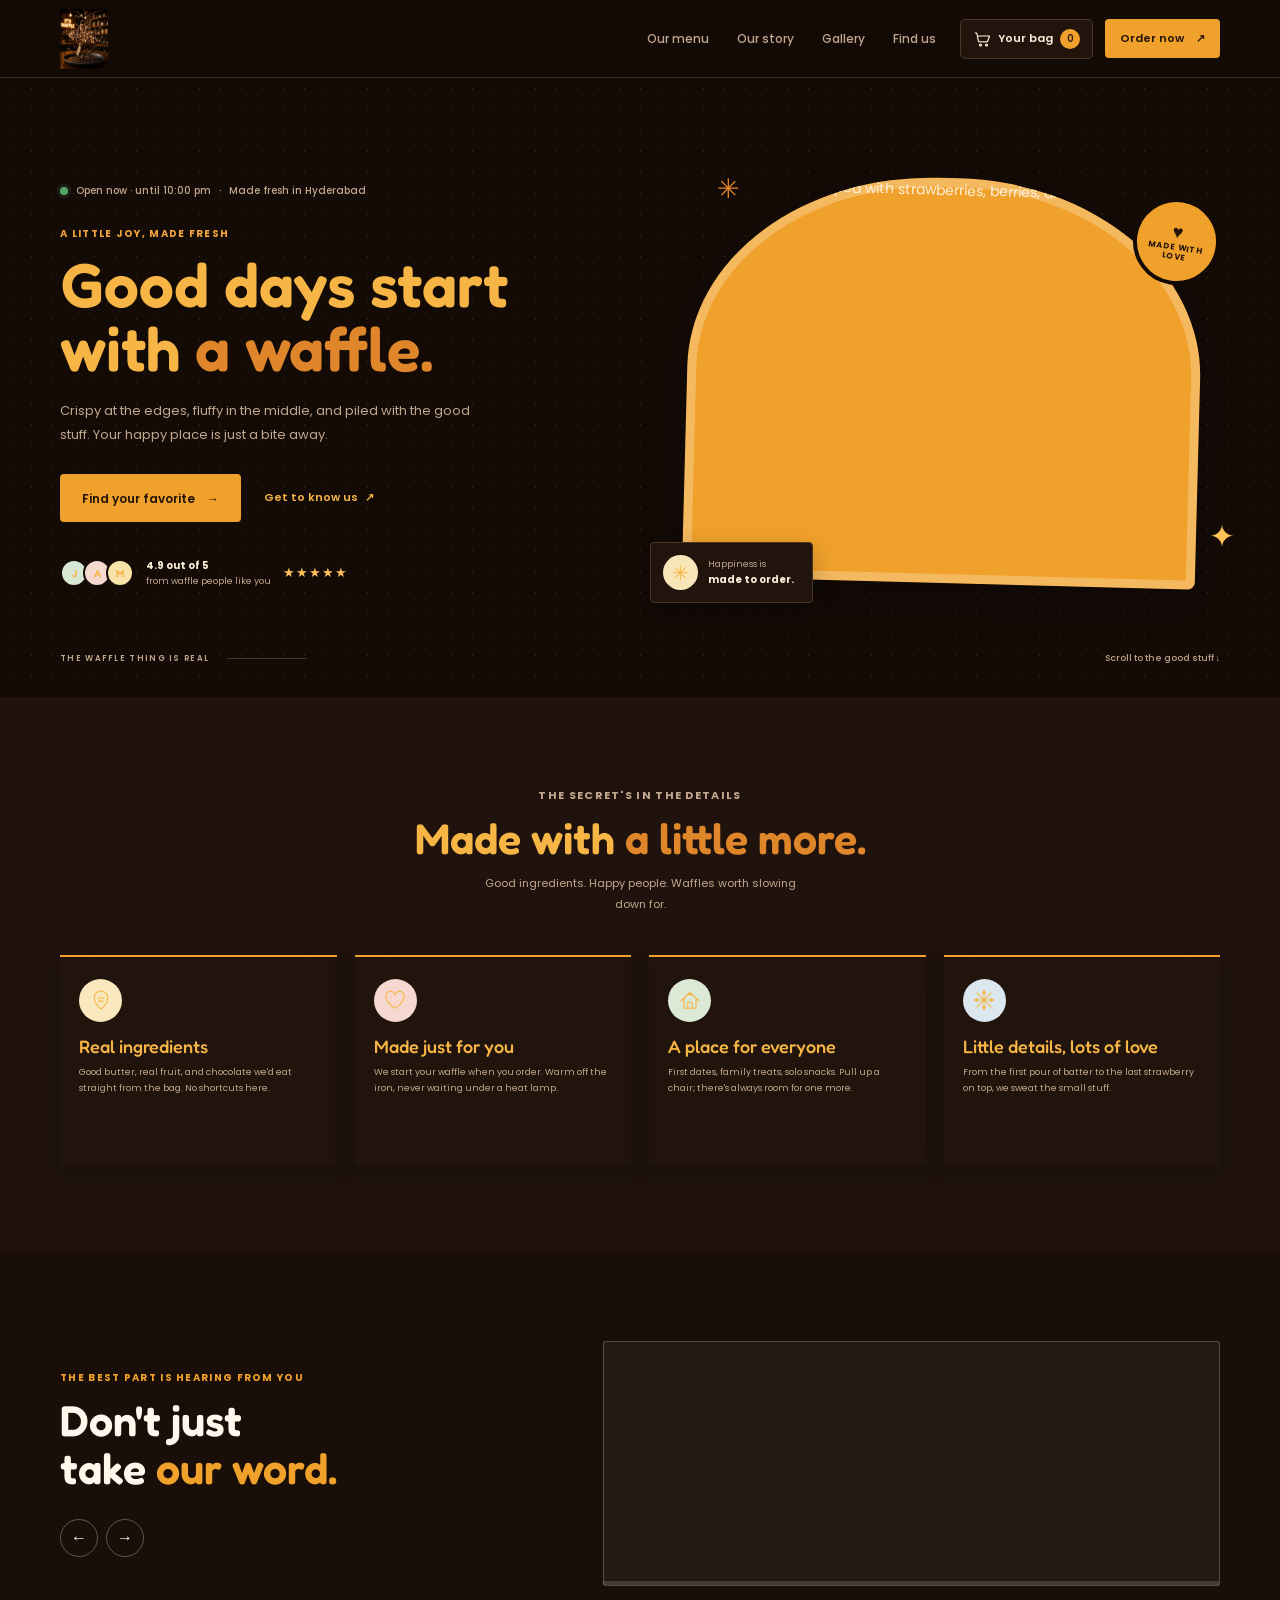
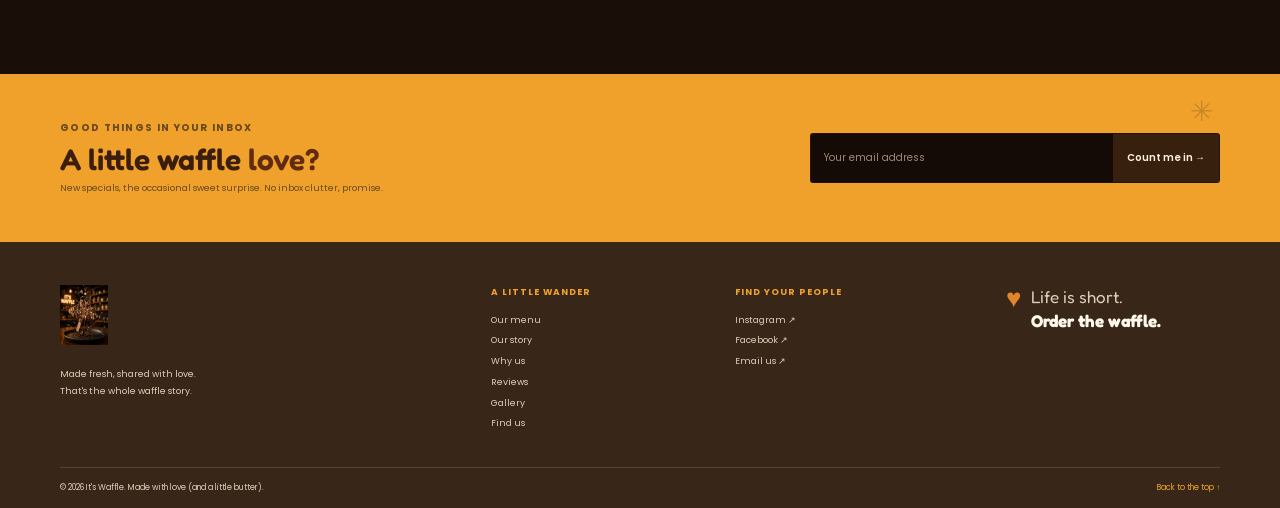
==== commit f1afb4a0: "added location" ====
--- a/index.html
+++ b/index.html
@@ -79,7 +79,261 @@
 
   <div class="drawer-shell" id="drawer-shell" hidden>
     <button class="drawer-backdrop" id="drawer-backdrop" type="button" aria-label="Close cart"></button>
-    <aside class="cart-drawer" id="cart-drawer" role="dialog" aria-modal="true" aria-labelledby="cart-title" tabindex="-1"><div class="cart-drawer-header"><div><p class="eyebrow">The good stuff</p><h2 id="cart-title">Your bag <span aria-hidden="true">♥</span></h2></div><button class="round-button cart-close" id="cart-close" type="button" aria-label="Close cart">×</button></div><div class="cart-items" id="cart-items" aria-live="polite"></div><div class="cart-empty" id="cart-empty"><span aria-hidden="true">♡</span><h3>Room for something lovely.</h3><p>Your next favorite is waiting in the menu.</p><button class="text-link cart-browse" id="cart-browse" type="button">Browse the menu <span aria-hidden="true">→</span></button></div><div class="cart-summary" id="cart-summary"><div class="cart-subtotal"><span>Subtotal</span><strong id="cart-subtotal">₹0</strong></div><p>Made fresh after you order. Tax included.</p><button class="button button-primary checkout-button" id="checkout-button" type="button">Let's make it official <span aria-hidden="true">→</span></button><small class="checkout-note">Checkout is a demo. Give us a call to place your order.</small></div></aside>
+    <aside class="cart-drawer" id="cart-drawer" role="dialog" aria-modal="true" aria-labelledby="cart-title" tabindex="-1">
+      <!-- VIEW 1: CART BAG -->
+      <div class="cart-view" id="cart-view-bag">
+        <div class="cart-drawer-header">
+          <div><p class="eyebrow">The good stuff</p><h2 id="cart-title">Your bag <span aria-hidden="true">♥</span></h2></div>
+          <button class="round-button cart-close" id="cart-close" type="button" aria-label="Close cart">×</button>
+        </div>
+        <div class="cart-items" id="cart-items" aria-live="polite"></div>
+        <div class="cart-empty" id="cart-empty">
+          <span aria-hidden="true">♡</span>
+          <h3>Room for something lovely.</h3>
+          <p>Your next favorite is waiting in the menu.</p>
+          <button class="text-link cart-browse" id="cart-browse" type="button">Browse the menu <span aria-hidden="true">→</span></button>
+        </div>
+        <div class="cart-summary" id="cart-summary">
+          <div class="cart-subtotal"><span>Subtotal</span><strong id="cart-subtotal">₹0</strong></div>
+          <p>Made fresh after you order. Tax included.</p>
+          <button class="button button-primary checkout-button" id="checkout-button" type="button">Let's make it official <span aria-hidden="true">→</span></button>
+          <div class="checkout-delivery-badge" id="checkout-delivery-badge">
+            <span class="delivery-badge-icon" aria-hidden="true">📍</span>
+            <span>Delivery available in <strong>Hyderabad only</strong></span>
+          </div>
+        </div>
+      </div>
+
+      <!-- VIEW 2: CHECKOUT / DELIVERY DETAILS FORM -->
+      <div class="cart-view" id="cart-view-checkout" hidden>
+        <div class="cart-drawer-header checkout-drawer-header">
+          <button class="checkout-back-button" id="checkout-back-button" type="button" aria-label="Back to your bag">
+            <span aria-hidden="true">←</span> Back to bag
+          </button>
+          <button class="round-button cart-close" id="checkout-close" type="button" aria-label="Close checkout">×</button>
+        </div>
+        <div class="checkout-scroll-area">
+          <div class="checkout-heading-box">
+            <p class="eyebrow">Almost official</p>
+            <h2>Delivery Details</h2>
+          </div>
+
+          <!-- Hyderabad Exclusive Notice Banner -->
+          <div class="hyderabad-notice-banner" role="note">
+            <div class="hyderabad-notice-icon">🛵</div>
+            <div class="hyderabad-notice-content">
+              <strong>Delivery Available in Hyderabad Only</strong>
+              <p>Fresh waffles baked &amp; delivered hot across Hyderabad city limits.</p>
+            </div>
+          </div>
+
+          <form class="checkout-order-form" id="checkout-order-form" novalidate>
+            <!-- Fulfillment Type -->
+            <div class="order-type-selector" role="radiogroup" aria-label="Order fulfillment method">
+              <label class="order-type-option is-active" id="type-opt-delivery">
+                <input type="radio" name="orderType" value="delivery" checked>
+                <span class="order-type-label">🛵 Home Delivery</span>
+                <small>To your door in Hyderabad</small>
+              </label>
+              <label class="order-type-option" id="type-opt-pickup">
+                <input type="radio" name="orderType" value="pickup">
+                <span class="order-type-label">🛍️ Takeaway / Pickup</span>
+                <small>Jubilee Hills outlet</small>
+              </label>
+            </div>
+
+            <!-- Customer Details -->
+            <div class="checkout-form-section">
+              <h3 class="form-section-title">Customer Information</h3>
+              <div class="form-field">
+                <label for="order-name">Your Full Name <span class="required-star">*</span></label>
+                <input type="text" id="order-name" name="name" required placeholder="e.g. Manohar Sharma" autocomplete="name">
+                <span class="field-error" id="order-name-error"></span>
+              </div>
+              <div class="form-field">
+                <label for="order-phone">Mobile / WhatsApp Number <span class="required-star">*</span></label>
+                <div class="phone-input-wrap">
+                  <span class="phone-prefix">+91</span>
+                  <input type="tel" id="order-phone" name="phone" required placeholder="9876543210" maxlength="10" minlength="10" pattern="[6-9][0-9]{9}" inputmode="numeric" autocomplete="tel" title="10-digit mobile number starting with 6, 7, 8, or 9">
+                </div>
+                <span class="field-error" id="order-phone-error"></span>
+              </div>
+            </div>
+
+            <!-- Delivery Address Section -->
+            <div class="checkout-form-section" id="delivery-address-section">
+              <h3 class="form-section-title">Hyderabad Delivery Address</h3>
+              
+              <div class="form-field">
+                <label for="order-address">House / Flat / Street / Landmark <span class="required-star">*</span></label>
+                <input type="text" id="order-address" name="address" required placeholder="Flat 402, Sunshine Apts, Road No. 10" autocomplete="street-address">
+                <span class="field-error" id="order-address-error"></span>
+              </div>
+
+              <div class="form-field">
+                <label for="order-locality">Area / Locality in Hyderabad <span class="required-star">*</span></label>
+                <select id="order-locality" name="locality" required>
+                  <option value="" disabled selected>Select your Hyderabad locality</option>
+                  <option value="Jubilee Hills">Jubilee Hills</option>
+                  <option value="Banjara Hills">Banjara Hills</option>
+                  <option value="Madhapur / HITEC City">Madhapur / HITEC City</option>
+                  <option value="Gachibowli / Financial District">Gachibowli / Financial District</option>
+                  <option value="Kondapur">Kondapur</option>
+                  <option value="Kukatpally / KPHB">Kukatpally / KPHB</option>
+                  <option value="Begumpet">Begumpet</option>
+                  <option value="Ameerpet / SR Nagar">Ameerpet / SR Nagar</option>
+                  <option value="Somajiguda / Panjagutta">Somajiguda / Panjagutta</option>
+                  <option value="Secunderabad">Secunderabad</option>
+                  <option value="Himayatnagar">Himayatnagar</option>
+                  <option value="Tolichowki / Mehdipatnam">Tolichowki / Mehdipatnam</option>
+                  <option value="Manikonda / Puppalaguda">Manikonda / Puppalaguda</option>
+                  <option value="Miyapur / Chandanagar">Miyapur / Chandanagar</option>
+                  <option value="Other">Other Area in Hyderabad...</option>
+                </select>
+                <span class="field-error" id="order-locality-error"></span>
+              </div>
+
+              <div class="form-field" id="other-locality-wrap" hidden>
+                <label for="order-other-locality">Specify Hyderabad Area <span class="required-star">*</span></label>
+                <input type="text" id="order-other-locality" name="otherLocality" placeholder="Enter your area in Hyderabad">
+                <span class="field-error" id="order-other-locality-error"></span>
+              </div>
+
+              <div class="checkout-form-row">
+                <div class="form-field">
+                  <label for="order-city">City</label>
+                  <div class="locked-city-field">
+                    <input type="text" id="order-city" name="city" value="Hyderabad" readonly>
+                    <span class="locked-city-badge">📍 Hyderabad only</span>
+                  </div>
+                </div>
+
+                <div class="form-field">
+                  <label for="order-pincode">PIN Code <span class="required-star">*</span></label>
+                  <input type="text" id="order-pincode" name="pincode" required placeholder="500033" maxlength="6" inputmode="numeric">
+                  <span class="field-error" id="order-pincode-error"></span>
+                </div>
+              </div>
+            </div>
+
+            <!-- Store Pickup Info Section -->
+            <div class="checkout-form-section pickup-info-section" id="pickup-info-section" hidden>
+              <h3 class="form-section-title">Pickup Outlet Location</h3>
+              <div class="pickup-card">
+                <span class="pickup-card-icon">🏪</span>
+                <div>
+                  <strong>It's Waffle — Jubilee Hills</strong>
+                  <p>Road No. 36, Jubilee Hills, Hyderabad</p>
+                  <small>Fresh off the iron! Ready in approx. 15–20 mins</small>
+                </div>
+              </div>
+            </div>
+
+            <!-- Special Instructions -->
+            <div class="checkout-form-section">
+              <div class="form-field">
+                <label for="order-instructions">Special Instructions / Preferences <small>(Optional)</small></label>
+                <textarea id="order-instructions" name="instructions" rows="2" placeholder="e.g. Less sweet, extra chocolate syrup, ring doorbell..."></textarea>
+              </div>
+            </div>
+
+            <!-- Payment Method -->
+            <div class="checkout-form-section">
+              <h3 class="form-section-title">Payment Method</h3>
+              <div class="payment-methods" role="radiogroup">
+                <label class="payment-option is-active" id="pay-opt-upi">
+                  <input type="radio" name="paymentMethod" value="UPI on Delivery" checked>
+                  <span class="payment-title">📱 UPI on Delivery</span>
+                  <small>GPay, PhonePe, Paytm, or any QR code on delivery</small>
+                </label>
+                <label class="payment-option" id="pay-opt-cod">
+                  <input type="radio" name="paymentMethod" value="Cash on Delivery">
+                  <span class="payment-title">💵 Cash on Delivery</span>
+                  <small>Pay cash to the delivery partner</small>
+                </label>
+              </div>
+            </div>
+
+            <!-- Order Items Mini Breakdown -->
+            <div class="checkout-mini-summary">
+              <div class="mini-summary-header">
+                <span>Order Summary</span>
+                <span id="checkout-item-count">0 items</span>
+              </div>
+              <div class="mini-summary-list" id="checkout-summary-list"></div>
+              <div class="mini-summary-breakdown">
+                <div class="summary-line"><span>Subtotal</span><span id="checkout-subtotal">₹0</span></div>
+                <div class="summary-line"><span>Delivery (Hyderabad)</span><span class="free-delivery-tag">FREE</span></div>
+                <div class="summary-line summary-total"><span>Total to Pay</span><strong id="checkout-total">₹0</strong></div>
+              </div>
+            </div>
+
+            <!-- Submit Actions -->
+            <div class="checkout-actions">
+              <button type="submit" class="button button-primary checkout-confirm-btn" id="checkout-confirm-btn">
+                <span>Confirm Order (<span id="btn-total-price">₹0</span>)</span> <span aria-hidden="true">→</span>
+              </button>
+              <button type="button" class="button button-whatsapp checkout-whatsapp-btn" id="checkout-whatsapp-btn">
+                <svg viewBox="0 0 24 24" width="18" height="18" fill="currentColor" aria-hidden="true"><path d="M12.04 2C6.58 2 2.13 6.45 2.13 11.91C2.13 13.66 2.59 15.36 3.45 16.86L2.05 22L7.3 20.62C8.75 21.41 10.38 21.83 12.04 21.83C17.5 21.83 21.95 17.38 21.95 11.92C21.95 9.27 20.92 6.78 19.05 4.91C17.18 3.03 14.69 2 12.04 2M12.05 3.67C14.25 3.67 16.31 4.53 17.87 6.09C19.42 7.65 20.28 9.72 20.28 11.92C20.28 16.46 16.58 20.15 12.04 20.15C10.56 20.15 9.11 19.76 7.85 19.01L7.55 18.83L4.43 19.65L5.26 16.61L5.06 16.29C4.24 14.99 3.8 13.47 3.8 11.91C3.81 7.37 7.5 3.67 12.05 3.67M9.53 7.34C9.36 7.34 9.09 7.4 8.87 7.65C8.65 7.89 8.02 8.48 8.02 9.69C8.02 10.9 8.91 12.06 9.03 12.23C9.15 12.4 10.74 14.86 13.18 15.92C15.21 16.8 15.62 16.63 16.07 16.59C16.52 16.55 17.52 16 17.73 15.42C17.94 14.84 17.88 14.24C17.82 14.13 17.65 14.07 17.4 13.95C17.15 13.82 15.91 13.21 15.68 13.13C15.45 13.04 15.28 13 15.11 13.25C14.95 13.5 14.47 14.07 14.32 14.24C14.17 14.41 14.03 14.43 13.78 14.31C13.53 14.18 12.48 13.84 11.23 12.73C10.26 11.87 9.61 10.8 9.48 10.58C9.36 10.36 9.47 10.24 9.59 10.12C9.7 10.01 9.84 9.83 9.97 9.69C10.1 9.55 10.14 9.44 10.22 9.28C10.3 9.11 10.26 8.97 10.2 8.85C10.14 8.72 9.65 7.51 9.53 7.34Z"/></svg>
+                <span>Order via WhatsApp</span>
+              </button>
+            </div>
+          </form>
+        </div>
+      </div>
+
+      <!-- VIEW 3: ORDER SUCCESS CONFIRMATION -->
+      <div class="cart-view" id="cart-view-success" hidden>
+        <div class="cart-drawer-header">
+          <div><p class="eyebrow">Order Placed!</p><h2 id="success-title">It's Official! <span aria-hidden="true">🎉</span></h2></div>
+          <button class="round-button cart-close" id="success-close" type="button" aria-label="Close drawer">×</button>
+        </div>
+        <div class="checkout-success-body">
+          <div class="success-animation-circle">
+            <span class="success-check-icon">✓</span>
+          </div>
+          <h3>Waffles on the way!</h3>
+          <p class="success-lead">We've received your order and our chefs are heating up the waffle iron right now.</p>
+          
+          <div class="success-card">
+            <div class="success-card-row">
+              <span>Order ID</span>
+              <strong id="success-order-id">#WFL-HYD-0000</strong>
+            </div>
+            <div class="success-card-row">
+              <span>Delivery City</span>
+              <strong>📍 Hyderabad</strong>
+            </div>
+            <div class="success-card-row">
+              <span>Estimated Delivery</span>
+              <strong>⏱ 30–45 mins</strong>
+            </div>
+            <div class="success-card-row">
+              <span>Delivery To</span>
+              <span id="success-customer-details" class="success-multiline">-</span>
+            </div>
+            <div class="success-card-row">
+              <span>Payment Mode</span>
+              <span id="success-payment-method">-</span>
+            </div>
+            <div class="success-card-row success-total-row">
+              <span>Amount to Pay</span>
+              <strong id="success-amount">₹0</strong>
+            </div>
+          </div>
+
+          <div class="success-actions">
+            <a class="button button-whatsapp" id="success-whatsapp-btn" href="#" target="_blank" rel="noopener noreferrer">
+              <svg viewBox="0 0 24 24" width="18" height="18" fill="currentColor" aria-hidden="true"><path d="M12.04 2C6.58 2 2.13 6.45 2.13 11.91C2.13 13.66 2.59 15.36 3.45 16.86L2.05 22L7.3 20.62C8.75 21.41 10.38 21.83 12.04 21.83C17.5 21.83 21.95 17.38 21.95 11.92C21.95 9.27 20.92 6.78 19.05 4.91C17.18 3.03 14.69 2 12.04 2M12.05 3.67C14.25 3.67 16.31 4.53 17.87 6.09C19.42 7.65 20.28 9.72 20.28 11.92C20.28 16.46 16.58 20.15 12.04 20.15C10.56 20.15 9.11 19.76 7.85 19.01L7.55 18.83L4.43 19.65L5.26 16.61L5.06 16.29C4.24 14.99 3.8 13.47 3.8 11.91C3.81 7.37 7.5 3.67 12.05 3.67M9.53 7.34C9.36 7.34 9.09 7.4 8.87 7.65C8.65 7.89 8.02 8.48 8.02 9.69C8.02 10.9 8.91 12.06 9.03 12.23C9.15 12.4 10.74 14.86 13.18 15.92C15.21 16.8 15.62 16.63 16.07 16.59C16.52 16.55 17.52 16 17.73 15.42C17.94 14.84 17.88 14.24C17.82 14.13 17.65 14.07 17.4 13.95C17.15 13.82 15.91 13.21 15.68 13.13C15.45 13.04 15.28 13 15.11 13.25C14.95 13.5 14.47 14.07 14.32 14.24C14.17 14.41 14.03 14.43 13.78 14.31C13.53 14.18 12.48 13.84 11.23 12.73C10.26 11.87 9.61 10.8 9.48 10.58C9.36 10.36 9.47 10.24 9.59 10.12C9.7 10.01 9.84 9.83 9.97 9.69C10.1 9.55 10.14 9.44 10.22 9.28C10.3 9.11 10.26 8.97 10.2 8.85C10.14 8.72 9.65 7.51 9.53 7.34Z"/></svg>
+              <span>Share / Track on WhatsApp</span>
+            </a>
+            <button class="button button-primary success-continue-btn" id="success-continue-btn" type="button">
+              Order More Waffles <span aria-hidden="true">→</span>
+            </button>
+          </div>
+        </div>
+      </div>
+    </aside>
   </div>
 
   <dialog class="lightbox" id="lightbox" aria-label="Photo viewer"><form method="dialog"><button class="round-button lightbox-close" aria-label="Close photo viewer">×</button></form><button class="round-button lightbox-arrow lightbox-prev" id="lightbox-prev" type="button" aria-label="Previous photo">←</button><figure><img id="lightbox-image" src="" alt=""><figcaption id="lightbox-caption"></figcaption></figure><button class="round-button lightbox-arrow lightbox-next" id="lightbox-next" type="button" aria-label="Next photo">→</button></dialog>
--- a/style.css
+++ b/style.css
@@ -346,6 +346,133 @@
 .cart-summary > p { margin: 4px 0 14px; color: var(--muted); font-size: 8px; }
 .checkout-button { width: 100%; }
 .checkout-note { display: block; margin-top: 8px; color: var(--muted); font-size: 8px; text-align: center; }
+
+/* Cart Drawer Multi-view Layout */
+.cart-drawer { width: min(480px, 100%); }
+.cart-view { display: flex; flex-direction: column; height: 100%; min-height: 0; }
+.cart-view[hidden] { display: none !important; }
+
+/* Delivery Available in Hyderabad Badge in Bag View */
+.checkout-delivery-badge { display: flex; align-items: center; justify-content: center; gap: 8px; margin-top: 12px; padding: 10px 14px; border: 1px dashed var(--gold); border-radius: 8px; background: color-mix(in srgb, var(--gold) 10%, transparent); color: var(--chocolate); font-size: 12.5px; font-weight: 500; text-align: center; }
+.checkout-delivery-badge strong { color: var(--gold-deep); font-weight: 700; }
+.delivery-badge-icon { font-size: 16px; line-height: 1; }
+
+/* Checkout Drawer Header & Back Button */
+.checkout-drawer-header { display: flex; align-items: center; justify-content: space-between; padding-bottom: 12px; border-bottom: 1px solid var(--line); }
+.checkout-back-button { display: inline-flex; align-items: center; gap: 8px; padding: 8px 14px; border: 1px solid var(--line); border-radius: 6px; background: var(--surface-warm); color: var(--chocolate); cursor: pointer; font-size: 13px; font-weight: 600; transition: background .2s, border-color .2s, transform .15s; }
+.checkout-back-button:hover { background: var(--gold); color: #241308; border-color: var(--gold); }
+
+/* Checkout Scroll Area */
+.checkout-scroll-area { flex: 1; overflow-y: auto; padding-top: 16px; padding-right: 4px; }
+.checkout-scroll-area::-webkit-scrollbar { width: 6px; }
+.checkout-scroll-area::-webkit-scrollbar-thumb { background: var(--line); border-radius: 4px; }
+.checkout-heading-box { margin-bottom: 16px; }
+.checkout-heading-box h2 { margin: 0; font-size: 26px; color: var(--chocolate); }
+.checkout-heading-box .eyebrow { margin-bottom: 4px; }
+
+/* Hyderabad Exclusive Notice Banner */
+.hyderabad-notice-banner { display: flex; align-items: flex-start; gap: 14px; margin-bottom: 20px; padding: 14px 16px; border: 1px solid rgba(240, 161, 43, 0.4); border-radius: 10px; background: linear-gradient(135deg, color-mix(in srgb, var(--gold) 16%, var(--surface-warm)), var(--surface-warm)); box-shadow: 0 4px 16px rgb(0 0 0 / 15%); }
+.hyderabad-notice-icon { font-size: 26px; line-height: 1.2; flex: 0 0 auto; }
+.hyderabad-notice-content strong { display: block; color: var(--gold-deep); font-size: 14px; font-weight: 700; margin-bottom: 3px; }
+.hyderabad-notice-content p { margin: 0; color: var(--ink); font-size: 12.5px; line-height: 1.5; opacity: 0.9; }
+
+/* Order Fulfillment Toggle */
+.order-type-selector { display: grid; grid-template-columns: 1fr 1fr; gap: 12px; margin-bottom: 20px; }
+.order-type-option { position: relative; display: flex; flex-direction: column; padding: 12px 14px; border: 1px solid var(--line); border-radius: 8px; background: var(--surface-warm); cursor: pointer; transition: border-color .2s, background .2s, transform .15s; }
+.order-type-option input { position: absolute; opacity: 0; pointer-events: none; }
+.order-type-option:hover { border-color: var(--gold-deep); }
+.order-type-option.is-active { border-color: var(--gold); background: color-mix(in srgb, var(--gold) 15%, var(--surface-warm)); box-shadow: 0 0 0 1.5px var(--gold); }
+.order-type-label { font-size: 13.5px; font-weight: 700; color: var(--chocolate); }
+.order-type-option small { margin-top: 3px; color: var(--muted); font-size: 11.5px; }
+
+/* Checkout Form Sections */
+.checkout-form-section { margin-bottom: 18px; padding-bottom: 18px; border-bottom: 1px solid var(--line); }
+.form-section-title { margin: 0 0 12px; color: var(--gold-deep); font-size: 12px; font-weight: 700; letter-spacing: 0.9px; text-transform: uppercase; }
+.required-star { color: #f87171; margin-left: 2px; }
+.checkout-order-form .form-field { margin-bottom: 12px; }
+.checkout-order-form .form-field label { display: block; margin-bottom: 6px; color: var(--chocolate); font-size: 13px; font-weight: 600; }
+.checkout-order-form input, .checkout-order-form select, .checkout-order-form textarea { display: block; width: 100%; padding: 10px 12px; border: 1px solid var(--line); border-radius: 6px; background: var(--surface); color: var(--ink); font-size: 13.5px; transition: border-color .2s, box-shadow .2s; }
+.checkout-order-form input:focus, .checkout-order-form select:focus, .checkout-order-form textarea:focus { border-color: var(--gold); outline: none; box-shadow: 0 0 0 2px color-mix(in srgb, var(--gold) 30%, transparent); }
+.checkout-order-form select { cursor: pointer; }
+.checkout-order-form select option { background: var(--surface); color: var(--ink); }
+.checkout-order-form textarea { min-height: 72px; resize: vertical; }
+.checkout-form-row { display: grid; grid-template-columns: 1.2fr 1fr; gap: 12px; }
+
+/* Field Error */
+.field-error { display: block; min-height: 16px; margin-top: 4px; color: #ff8b7b; font-size: 11px; font-weight: 500; }
+[aria-invalid='true'] { border-color: #ff6b6b !important; }
+
+/* Phone Prefix Wrap */
+.phone-input-wrap { display: flex; align-items: center; border: 1px solid var(--line); border-radius: 6px; background: var(--surface); overflow: hidden; }
+.phone-input-wrap:focus-within { border-color: var(--gold); box-shadow: 0 0 0 2px color-mix(in srgb, var(--gold) 30%, transparent); }
+.phone-prefix { padding-inline: 12px; color: var(--chocolate); font-size: 13.5px; font-weight: 700; background: var(--surface-warm); border-right: 1px solid var(--line); line-height: 42px; user-select: none; }
+.phone-input-wrap input { border: 0 !important; border-radius: 0 !important; background: transparent !important; box-shadow: none !important; height: 42px; }
+
+/* Locked City Field */
+.locked-city-field { position: relative; display: flex; align-items: center; }
+.locked-city-field input { padding-right: 110px; background: var(--surface-warm) !important; color: var(--muted); font-weight: 600; cursor: not-allowed; }
+.locked-city-badge { position: absolute; right: 8px; padding: 4px 8px; border-radius: 4px; background: var(--gold); color: #241308; font-size: 11px; font-weight: 700; pointer-events: none; }
+
+/* Pickup Info Box */
+.pickup-card { display: flex; align-items: flex-start; gap: 14px; padding: 14px; border: 1px dashed var(--gold); border-radius: 8px; background: color-mix(in srgb, var(--gold) 10%, var(--surface-warm)); }
+.pickup-card-icon { font-size: 26px; line-height: 1; flex: 0 0 auto; }
+.pickup-card strong { display: block; color: var(--chocolate); font-size: 14px; }
+.pickup-card p { margin: 3px 0 5px; color: var(--ink); font-size: 13px; line-height: 1.4; }
+.pickup-card small { color: var(--gold-deep); font-size: 11.5px; font-weight: 600; }
+
+/* Payment Methods */
+.payment-methods { display: grid; grid-template-columns: 1fr; gap: 10px; }
+.payment-option { position: relative; display: flex; flex-direction: column; padding: 12px 14px; border: 1px solid var(--line); border-radius: 8px; background: var(--surface-warm); cursor: pointer; transition: border-color .2s, background .2s; }
+.payment-option input { position: absolute; opacity: 0; pointer-events: none; }
+.payment-option:hover { border-color: var(--gold-deep); }
+.payment-option.is-active { border-color: var(--gold); background: color-mix(in srgb, var(--gold) 14%, var(--surface-warm)); box-shadow: 0 0 0 1.5px var(--gold); }
+.payment-title { font-size: 13.5px; font-weight: 700; color: var(--chocolate); }
+.payment-option small { margin-top: 3px; color: var(--muted); font-size: 12px; }
+
+/* Mini Summary Box */
+.checkout-mini-summary { margin-bottom: 20px; padding: 14px; border: 1px solid var(--line); border-radius: 8px; background: var(--surface-warm); }
+.mini-summary-header { display: flex; justify-content: space-between; margin-bottom: 10px; padding-bottom: 8px; border-bottom: 1px solid var(--line); font-size: 12px; font-weight: 700; color: var(--chocolate); text-transform: uppercase; letter-spacing: 0.6px; }
+.mini-summary-list { display: flex; flex-direction: column; gap: 7px; margin-bottom: 12px; max-height: 150px; overflow-y: auto; }
+.mini-summary-item { display: flex; justify-content: space-between; color: var(--ink); font-size: 13px; }
+.mini-summary-item span:first-child { color: var(--muted); }
+.mini-summary-breakdown { padding-top: 10px; border-top: 1px dashed var(--line); display: flex; flex-direction: column; gap: 6px; font-size: 13px; }
+.summary-line { display: flex; justify-content: space-between; color: var(--muted); }
+.free-delivery-tag { color: #52a36b; font-weight: 700; background: color-mix(in srgb, #52a36b 18%, transparent); padding: 2px 7px; border-radius: 4px; font-size: 11.5px; }
+.summary-line.summary-total { margin-top: 6px; padding-top: 8px; border-top: 1px solid var(--line); color: var(--ink); font-size: 14.5px; font-weight: 700; }
+.summary-line.summary-total strong { color: var(--gold-deep); font-size: 16px; }
+
+/* Actions */
+.checkout-actions { display: flex; flex-direction: column; gap: 10px; padding-bottom: 14px; }
+.checkout-confirm-btn { width: 100%; min-height: 48px; font-size: 14px; font-weight: 700; border-radius: 8px; }
+.button-whatsapp { display: inline-flex; align-items: center; justify-content: center; gap: 10px; width: 100%; min-height: 46px; border: 0; border-radius: 8px; background: #25D366; color: #ffffff !important; font-size: 14px; font-weight: 700; cursor: pointer; text-decoration: none; transition: background .2s, transform .2s, box-shadow .2s; }
+.button-whatsapp svg { flex: 0 0 auto; fill: currentColor; }
+.button-whatsapp:hover { background: #20ba59; transform: translateY(-2px); box-shadow: 0 6px 18px rgb(37 211 102 / 30%); color: #ffffff !important; }
+
+/* Success Confirmation Screen */
+.checkout-success-body { flex: 1; overflow-y: auto; display: flex; flex-direction: column; align-items: center; text-align: center; padding: 24px 14px 14px; }
+.success-animation-circle { width: 64px; height: 64px; border-radius: 50%; background: color-mix(in srgb, #52a36b 20%, transparent); border: 2px solid #52a36b; color: #52a36b; display: grid; place-items: center; font-size: 30px; font-weight: 700; margin-bottom: 14px; animation: bounce-in .5s cubic-bezier(0.175, 0.885, 0.32, 1.275) both; }
+@keyframes bounce-in { 0% { transform: scale(0.3); opacity: 0; } 70% { transform: scale(1.15); } 100% { transform: scale(1); opacity: 1; } }
+.checkout-success-body h3 { margin: 0 0 8px; font-size: 24px; color: var(--chocolate); }
+.success-lead { margin: 0 0 20px; color: var(--muted); font-size: 13px; line-height: 1.6; max-width: 320px; }
+.success-card { width: 100%; padding: 16px; border: 1px solid var(--line); border-radius: 8px; background: var(--surface-warm); text-align: left; margin-bottom: 22px; display: flex; flex-direction: column; gap: 10px; }
+.success-card-row { display: flex; justify-content: space-between; align-items: flex-start; gap: 12px; font-size: 13px; }
+.success-card-row span:first-child { color: var(--muted); flex: 0 0 auto; }
+.success-card-row strong, .success-card-row .success-multiline { text-align: right; color: var(--ink); }
+.success-card-row.success-total-row { padding-top: 10px; border-top: 1px solid var(--line); font-size: 14.5px; }
+.success-card-row.success-total-row strong { color: var(--gold-deep); font-size: 16px; }
+.success-actions { width: 100%; display: flex; flex-direction: column; gap: 10px; }
+.success-continue-btn { width: 100%; min-height: 46px; font-size: 14px; font-weight: 700; border-radius: 8px; }
+
+/* Admin Orders Management */
+.admin-order-card { padding: 14px; border: 1px solid var(--line); border-radius: 6px; background: var(--surface); margin-bottom: 12px; display: flex; flex-direction: column; gap: 8px; }
+.admin-order-header { display: flex; justify-content: space-between; align-items: center; border-bottom: 1px solid var(--line); padding-bottom: 6px; }
+.admin-order-id { font-weight: 700; color: var(--gold-deep); font-size: 12px; }
+.admin-order-time { color: var(--muted); font-size: 11px; }
+.admin-order-status { padding: 3px 8px; border-radius: 4px; font-size: 11px; font-weight: 600; background: color-mix(in srgb, var(--gold) 20%, transparent); color: var(--gold-deep); }
+.admin-order-meta { display: grid; grid-template-columns: 1fr 1fr; gap: 6px; font-size: 12px; }
+.admin-order-items { padding: 8px 0; border-top: 1px dashed var(--line); border-bottom: 1px dashed var(--line); font-size: 12px; color: var(--muted); }
+.admin-order-footer { display: flex; justify-content: space-between; align-items: center; font-size: 13px; }
+.admin-order-total { font-weight: 700; color: var(--chocolate); font-size: 14px; }
 
 .back-to-top { position: fixed; z-index: 25; right: 22px; bottom: 22px; display: grid; width: 42px; height: 42px; place-items: center; border: 0; border-radius: 50%; background: var(--chocolate); color: #fff8ec; box-shadow: var(--shadow-card); cursor: pointer; opacity: 0; pointer-events: none; transform: translateY(10px); transition: opacity .2s, transform .2s; }
 .back-to-top.is-visible { opacity: 1; pointer-events: auto; transform: translateY(0); }
@@ -525,7 +652,7 @@
 .admin-record { display: grid; gap: 3px; width: 100%; padding: 10px 11px; border: 1px solid var(--line); border-radius: 2px; background: transparent; color: var(--ink); cursor: pointer; text-align: left; }
 .admin-record:hover, .admin-record.is-selected { border-color: var(--gold-deep); background: var(--surface-warm); }
 .admin-record strong { overflow: hidden; color: var(--chocolate); font-size: 10px; text-overflow: ellipsis; white-space: nowrap; }
-.admin-record span { display: -webkit-box; overflow: hidden; color: var(--muted); font-size: 8px; line-height: 1.5; -webkit-box-orient: vertical; -webkit-line-clamp: 2; }
+.admin-record span { display: -webkit-box; overflow: hidden; color: var(--muted); font-size: 8px; line-height: 1.5; -webkit-box-orient: vertical; -webkit-line-clamp: 2; line-clamp: 2; }
 .admin-empty { color: var(--muted); font-size: 10px; }
 .admin-editor { padding: 20px; }
 .admin-editor-heading { margin-bottom: 17px; }
